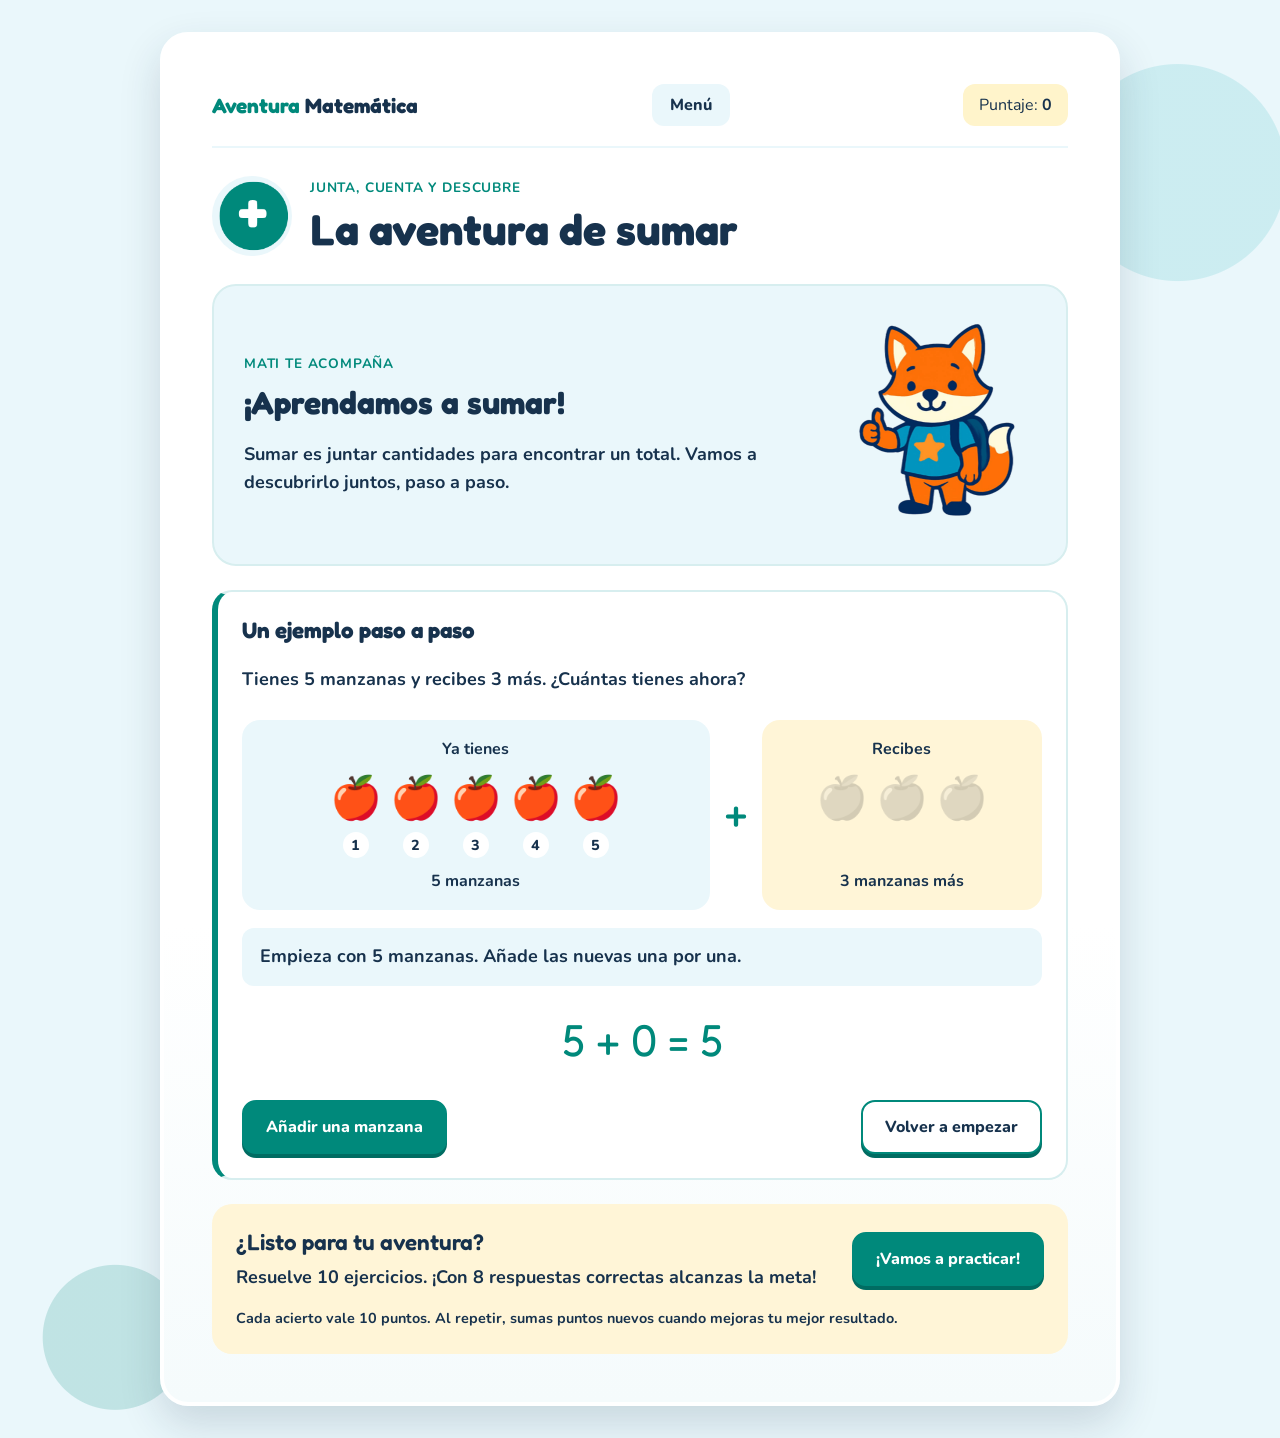
==== pages/addition.html @ 1abaf2be "feat: add exact quantity visuals to every arithmetic exercise" ====
<!doctype html>
<html lang="es">
  <head>
    <meta charset="UTF-8" />
    <meta name="viewport" content="width=device-width, initial-scale=1.0" />
    <title>Sumar | Aventura Matemática</title>
    <link rel="preconnect" href="https://fonts.googleapis.com" />
    <link rel="preconnect" href="https://fonts.gstatic.com" crossorigin />
    <link href="https://fonts.googleapis.com/css2?family=Fredoka:wght@600;700&family=Nunito:wght@400;700;800&display=swap" rel="stylesheet" />
    <link rel="stylesheet" href="../css/styles.css" />
    <link rel="stylesheet" href="../css/arithmetic.css" />
    <script src="../js/navigation.js" defer></script>
    <script src="../js/addition.js" defer></script>
    <script src="../js/arithmetic-visuals.js" defer></script>
    <script src="../js/arithmetic.js" defer></script>
    <script src="../js/addition-example.js" defer></script>
  </head>
  <body class="addition-page">
    <main class="arithmetic-shell">
      <div class="arithmetic-panel">
        <header>
          <nav class="arithmetic-topbar" aria-label="Navegación principal">
            <strong class="addition-brand">Aventura <span>Matemática</span></strong>
            <a href="menu.html" data-outbound>Menú</a>
            <span class="addition-score">Puntaje: <strong data-points>0</strong></span>
          </nav>
          <div class="addition-heading">
            <span class="addition-icon" aria-hidden="true"></span>
            <div><p class="addition-eyebrow">Junta, cuenta y descubre</p><h1>La aventura de sumar</h1></div>
          </div>
        </header>
        <section data-lesson aria-labelledby="lesson-title">
          <div class="addition-welcome">
            <div class="addition-welcome-copy">
              <p class="addition-eyebrow">Mati te acompaña</p>
              <h2 id="lesson-title" tabindex="-1" data-lesson-title>¡Aprendamos a sumar!</h2>
              <p>Sumar es juntar cantidades para encontrar un total. Vamos a descubrirlo juntos, paso a paso.</p>
            </div>
            <div class="addition-fox"><img src="../assets/images/mati.png" alt="Mati, el zorrito de Aventura Matemática, te da la bienvenida" /></div>
          </div>
          <article class="arithmetic-example" aria-labelledby="example-title">
            <h3 id="example-title">Un ejemplo paso a paso</h3>
            <p>Tienes 5 manzanas y recibes 3 más. ¿Cuántas tienes ahora?</p>
            <div class="apple-example" data-apple-example>
              <div class="apple-example-groups" aria-hidden="true">
                <div class="apple-group"><span class="apple-group-label">Ya tienes</span><div class="apple-row" data-initial-apples></div><strong>5 manzanas</strong></div>
                <span class="apple-plus">+</span>
                <div class="apple-group apple-group-new"><span class="apple-group-label">Recibes</span><div class="apple-row" data-new-apples></div><strong>3 manzanas más</strong></div>
              </div>
              <p class="apple-instruction" data-apple-instruction aria-live="polite" aria-atomic="true">Empieza con 5 manzanas. Añade las nuevas una por una.</p>
              <p class="apple-equation" data-apple-equation aria-label="Total actual: 5 manzanas">5 + 0 = 5</p>
              <div class="arithmetic-actions">
                <button type="button" data-apple-next>Añadir una manzana</button>
                <button type="button" class="arithmetic-secondary" data-apple-reset>Volver a empezar</button>
              </div>
            </div>
            <noscript><p>Cuenta las 5 manzanas iniciales. Agrega 3 más: 6, 7 y 8. El total es 8: 5 + 3 = 8.</p></noscript>
          </article>
          <div class="addition-practice-card">
            <div><h3>¿Listo para tu aventura?</h3><p>Resuelve 10 ejercicios. ¡Con 8 respuestas correctas alcanzas la meta!</p></div>
            <button type="button" data-start>¡Vamos a practicar!</button>
            <p class="addition-points-note">Cada acierto vale 10 puntos. Al repetir, sumas puntos nuevos cuando mejoras tu mejor resultado.</p>
          </div>
        </section>
        <section data-practice aria-labelledby="question-title" hidden>
          <div class="arithmetic-status"><h2 id="question-title" data-counter></h2></div>
          <progress data-progress max="10" value="0" aria-label="Ejercicios respondidos"></progress>
          <img class="arithmetic-mati" src="../assets/images/mati.png" alt="Mati acompaña el ejercicio" data-mati />
          <p data-question></p>
          <div class="quantity-visual" data-quantity-visual role="group" aria-label="Objetos del ejercicio"></div>
          <p class="arithmetic-expression" data-expression></p>
          <form class="arithmetic-answer" data-answer-form>
            <label for="answer">Tu respuesta
              <input id="answer" name="answer" type="text" inputmode="numeric" autocomplete="off" required aria-describedby="answer-help feedback" data-answer />
            </label>
            <button type="submit" data-check>Comprobar</button>
          </form>
          <p id="answer-help">Escribe un número entero mayor o igual a cero.</p>
          <p id="feedback" class="arithmetic-feedback" aria-live="polite" data-feedback></p>
          <div class="arithmetic-actions">
            <button type="button" data-next hidden>Siguiente ejercicio</button>
            <button class="arithmetic-secondary" type="button" data-leave>Volver al menú</button>
          </div>
        </section>
        <section data-results aria-labelledby="result-title" hidden>
          <h2 id="result-title" tabindex="-1" data-result-title>Resultados</h2>
          <p data-result-message></p>
          <dl class="arithmetic-results">
            <div><dt>Correctas</dt><dd data-correct>0</dd></div>
            <div><dt>Incorrectas</dt><dd data-incorrect>0</dd></div>
            <div><dt>Porcentaje</dt><dd data-percent>0 %</dd></div>
          </dl>
          <p data-points-earned></p>
          <div class="arithmetic-actions">
            <button type="button" data-retry>Practicar de nuevo</button>
            <button type="button" class="arithmetic-secondary" data-review>Repasar explicación</button>
            <a href="menu.html">Volver al menú</a>
          </div>
        </section>
        <dialog data-leave-dialog aria-labelledby="leave-title" aria-describedby="leave-description">
          <h2 id="leave-title">¿Volver al menú?</h2>
          <p id="leave-description">Perderás las respuestas de este intento. Los puntos de intentos terminados se conservan.</p>
          <div class="arithmetic-actions">
            <button type="button" autofocus data-stay>Seguir practicando</button>
            <a class="arithmetic-button arithmetic-secondary" href="menu.html" data-leave-confirm>Salir de la práctica</a>
          </div>
        </dialog>
      </div>
    </main>
  </body>
</html>
---- css/styles.css ----
:root {
  --turquoise: #00897b;
  --light-blue: #eaf7fb;
  --yellow: #ffd54f;
  --orange: #f28c28;
  --dark-blue: #17324d;
  --white: #ffffff;
  --turquoise-soft: #53c3c9;
  --shadow: 0 18px 42px rgb(23 50 77 / 16%);
}

*,
*::before,
*::after {
  box-sizing: border-box;
}

html {
  min-width: 0;
  overflow-x: hidden;
}

body {
  min-width: 0;
  min-height: 100vh;
  margin: 0;
  overflow-x: hidden;
  color: var(--dark-blue);
  font-family: "Nunito", "Trebuchet MS", Arial, sans-serif;
  background:
    radial-gradient(circle at 9% 93%, rgb(0 137 123 / 18%) 0 72px, transparent 73px),
    radial-gradient(circle at 92% 12%, rgb(83 195 201 / 20%) 0 108px, transparent 109px),
    var(--light-blue);
}

img {
  display: block;
  max-width: 100%;
}

a {
  color: inherit;
}

.visually-hidden {
  position: absolute;
  width: 1px;
  height: 1px;
  padding: 0;
  overflow: hidden;
  white-space: nowrap;
  border: 0;
  clip-path: inset(50%);
}

.home-shell {
  width: 100%;
  min-height: 100vh;
  display: grid;
  place-items: center;
  padding: 24px;
}

.home-card {
  position: relative;
  width: min(100%, 520px);
  min-height: min(100%, 720px);
  padding: 36px clamp(18px, 5vw, 42px) 32px;
  overflow: hidden;
  isolation: isolate;
  text-align: center;
  background:
    linear-gradient(180deg, rgb(255 255 255 / 28%), rgb(255 255 255 / 8%)),
    var(--light-blue);
  border: 7px solid rgb(255 255 255 / 72%);
  border-radius: 34px;
  box-shadow: var(--shadow);
}

.home-card > *:not(.corner-shape, .dot-cluster) {
  position: relative;
  z-index: 1;
}

.corner-shape {
  position: absolute;
  z-index: 0;
  background: var(--turquoise-soft);
  opacity: 0.95;
  pointer-events: none;
}

.corner-shape-top {
  width: 192px;
  height: 142px;
  top: -78px;
  right: -76px;
  border-radius: 45% 0 46% 54%;
}

.corner-shape-left {
  width: 152px;
  height: 188px;
  top: 220px;
  left: -118px;
  border-radius: 52% 48% 50% 45%;
}

.corner-shape-bottom {
  width: 270px;
  height: 154px;
  right: -84px;
  bottom: -74px;
  border-radius: 56% 44% 0 0;
}

.dot-cluster {
  position: absolute;
  display: grid;
  grid-template-columns: repeat(3, 16px);
  gap: 10px;
  z-index: 0;
  pointer-events: none;
}

.dot-cluster span {
  width: 16px;
  height: 16px;
  background: var(--white);
  border-radius: 999px;
  box-shadow: 0 0 0 1px rgb(0 137 123 / 8%);
}

.dot-cluster-top {
  top: 24px;
  right: 24px;
}

.dot-cluster-bottom {
  right: 22px;
  bottom: 20px;
}

.hero {
  display: grid;
  justify-items: center;
}

.star {
  color: var(--yellow);
  font-family: "Fredoka", "Trebuchet MS", Arial, sans-serif;
  text-shadow:
    -3px -3px 0 var(--white),
    3px -3px 0 var(--white),
    -3px 3px 0 var(--white),
    3px 3px 0 var(--white);
}

.star-main {
  position: absolute;
  top: 28px;
  left: 28px;
  color: var(--turquoise);
  font-size: clamp(2rem, 9vw, 3.7rem);
  transform: rotate(-10deg);
  animation: float-star 3.8s ease-in-out infinite;
}

.brand-title {
  display: grid;
  gap: 4px;
  margin: 40px 0 0;
  color: var(--dark-blue);
  font-family: "Fredoka", "Trebuchet MS", Arial, sans-serif;
  font-size: clamp(2.85rem, 10vw, 4rem);
  font-weight: 700;
  line-height: 0.85;
  letter-spacing: 0;
}

.brand-title span:first-child {
  color: var(--turquoise);
}

.dashed-path {
  width: min(76%, 350px);
  height: 34px;
  display: grid;
  place-items: center;
  margin: 18px auto 4px;
  color: var(--yellow);
  font-size: 1.95rem;
  background-image: linear-gradient(
    90deg,
    transparent 0 8%,
    var(--turquoise-soft) 8% 18%,
    transparent 18% 25%,
    var(--turquoise-soft) 25% 41%,
    transparent 41% 59%,
    var(--turquoise-soft) 59% 74%,
    transparent 74% 82%,
    var(--turquoise-soft) 82% 92%,
    transparent 92%
  );
  background-position: center;
  background-repeat: no-repeat;
  background-size: 100% 4px;
  border-radius: 999px;
}

.dashed-path span {
  line-height: 1;
  text-shadow:
    -3px -3px 0 var(--light-blue),
    3px -3px 0 var(--light-blue),
    -3px 3px 0 var(--light-blue),
    3px 3px 0 var(--light-blue);
}

.screen-label {
  margin: 0;
  color: #289aa0;
  font-family: "Fredoka", "Trebuchet MS", Arial, sans-serif;
  font-size: clamp(1.7rem, 7vw, 2.35rem);
  font-weight: 700;
}

.status-row {
  display: flex;
  align-items: center;
  justify-content: space-between;
  gap: 18px;
  margin: 22px auto 24px;
}

.score-card {
  display: inline-flex;
  align-items: center;
  gap: 14px;
  min-width: 0;
}

.score-coin {
  width: clamp(62px, 17vw, 76px);
  aspect-ratio: 1;
  display: grid;
  place-items: center;
  flex: 0 0 auto;
  color: var(--dark-blue);
  font-family: "Fredoka", "Trebuchet MS", Arial, sans-serif;
  font-size: clamp(2.1rem, 8vw, 3rem);
  font-weight: 700;
  background: var(--yellow);
  border: 5px solid var(--dark-blue);
  border-radius: 50%;
}

.score-card p {
  margin: 0;
  font-family: "Fredoka", "Trebuchet MS", Arial, sans-serif;
  font-size: clamp(1.35rem, 5vw, 1.7rem);
  font-weight: 700;
}

.reward-badge {
  position: relative;
  width: clamp(86px, 20vw, 106px);
  height: clamp(96px, 23vw, 124px);
  flex: 0 0 auto;
}

.badge-medal {
  position: absolute;
  top: 0;
  left: 50%;
  width: 74%;
  height: auto;
  aspect-ratio: 1 / 1;
  display: grid;
  place-items: center;
  color: transparent;
  font-size: 0;
  background: var(--orange);
  border: 6px solid var(--dark-blue);
  border-radius: 50%;
  transform: translateX(-50%);
  z-index: 3;
}

.badge-medal::before {
  content: "";
  width: 60%;
  aspect-ratio: 1;
  background: var(--white);
  clip-path: polygon(
    50% 0,
    61% 35%,
    98% 35%,
    68% 56%,
    79% 91%,
    50% 70%,
    21% 91%,
    32% 56%,
    2% 35%,
    39% 35%
  );
}

.badge-ribbon {
  position: absolute;
  top: 50%;
  width: 31%;
  height: 47%;
  background: var(--dark-blue);
  border: 0;
  border-radius: 7px;
  clip-path: polygon(0 0, 100% 0, 100% 100%, 63% 86%, 50% 100%, 37% 86%, 0 100%);
  z-index: 1;
}

.badge-ribbon::after {
  content: "";
  position: absolute;
  inset: 6px;
  border-radius: 4px;
  clip-path: inherit;
}

.badge-ribbon-left {
  left: 17%;
  transform: rotate(29deg);
  transform-origin: top center;
}

.badge-ribbon-left::after {
  background: var(--turquoise-soft);
}

.badge-ribbon-right {
  right: 17%;
  transform: rotate(-29deg);
  transform-origin: top center;
}

.badge-ribbon-right::after {
  background: var(--yellow);
}

.mati-zone {
  display: grid;
  grid-template-columns: minmax(150px, 43%) 1fr;
  align-items: center;
  gap: clamp(12px, 4vw, 24px);
  margin: 2px auto 26px;
}

.mati-frame {
  width: min(100%, 190px);
  height: 210px;
  justify-self: end;
  position: relative;
  overflow: hidden;
}

.mati-image {
  position: absolute;
  top: 50%;
  left: 50%;
  width: 760px;
  max-width: none;
  object-fit: contain;
  filter: drop-shadow(0 9px 0 rgb(23 50 77 / 4%));
  transform: translate(-50%, -50%);
  animation: mati-arrives 520ms ease-out both;
}

.speech-bubble {
  justify-self: start;
  width: 100%;
  min-width: 0;
  max-width: 250px;
  padding: 16px 18px;
  text-align: center;
  background: rgb(255 255 255 / 58%);
  border: 3px solid rgb(255 255 255 / 80%);
  border-radius: 26px;
}

.speech-bubble p {
  margin: 0;
  font-family: "Fredoka", "Trebuchet MS", Arial, sans-serif;
  font-size: clamp(1.35rem, 5.4vw, 1.9rem);
  font-weight: 700;
  line-height: 1.15;
  overflow-wrap: anywhere;
}

.speech-bubble p + p {
  margin-top: 6px;
}

.operations-preview {
  margin-top: 2px;
}

.operations-list {
  width: min(100%, 330px);
  display: grid;
  grid-template-columns: repeat(2, minmax(112px, 1fr));
  gap: 22px clamp(24px, 9vw, 54px);
  margin: 0 auto;
  padding: 0;
  list-style: none;
}

.operation-item {
  display: grid;
  justify-items: center;
  gap: 10px;
  color: var(--dark-blue);
  font-family: "Fredoka", "Trebuchet MS", Arial, sans-serif;
  font-size: clamp(1.35rem, 5.5vw, 1.8rem);
  font-weight: 700;
}

.operation-symbol {
  width: clamp(74px, 22vw, 92px);
  aspect-ratio: 1;
  display: grid;
  place-items: center;
  color: var(--white);
  font-size: clamp(3rem, 13vw, 4.2rem);
  line-height: 1;
  border-radius: 50%;
  transition: transform 180ms ease;
}

.operation-item:hover .operation-symbol {
  transform: scale(1.06);
}

.operation-add .operation-symbol {
  background: var(--turquoise);
}

.operation-subtract .operation-symbol {
  color: var(--dark-blue);
  background: var(--yellow);
}

.operation-multiply .operation-symbol {
  color: var(--dark-blue);
  background: var(--orange);
}

.operation-divide .operation-symbol {
  background: var(--dark-blue);
}

.start-button {
  width: min(100%, 440px);
  min-height: 78px;
  display: inline-flex;
  align-items: center;
  justify-content: center;
  gap: clamp(14px, 5vw, 28px);
  margin-top: 34px;
  padding: 16px clamp(24px, 8vw, 44px);
  color: var(--white);
  font-family: "Fredoka", "Trebuchet MS", Arial, sans-serif;
  font-size: clamp(2.1rem, 9vw, 3.5rem);
  font-weight: 700;
  line-height: 1;
  text-decoration: none;
  background: var(--turquoise);
  border-radius: 999px;
  box-shadow: 0 8px 0 rgb(23 50 77 / 12%);
  transition:
    background-color 180ms ease,
    box-shadow 180ms ease,
    transform 180ms ease;
}

.play-icon {
  width: 0;
  height: 0;
  flex: 0 0 auto;
  border-top: clamp(20px, 6vw, 34px) solid transparent;
  border-bottom: clamp(20px, 6vw, 34px) solid transparent;
  border-left: clamp(32px, 9vw, 54px) solid var(--white);
}

.start-button:hover {
  background: #007c70;
  box-shadow: 0 11px 0 rgb(23 50 77 / 14%);
  transform: translateY(-4px);
}

.start-button:active {
  box-shadow: 0 3px 0 rgb(23 50 77 / 16%);
  transform: translateY(3px) scale(0.99);
}

.start-button:focus-visible {
  outline: 5px solid var(--yellow);
  outline-offset: 5px;
}

@keyframes float-star {
  0%,
  100% {
    transform: translateY(0) rotate(-10deg);
  }

  50% {
    transform: translateY(-8px) rotate(-4deg);
  }
}

@keyframes mati-arrives {
  from {
    opacity: 0;
    transform: translate(-50%, calc(-50% + 16px)) scale(0.96);
  }

  to {
    opacity: 1;
    transform: translate(-50%, -50%) scale(1);
  }
}

@media (max-width: 480px) {
  .home-shell {
    padding: 0;
    place-items: start center;
  }

  .home-card {
    width: 100%;
    min-height: 100svh;
    padding: 24px 18px 28px;
    border: 0;
    border-radius: 0;
    box-shadow: none;
  }

  .brand-title {
    margin-top: 64px;
    font-size: clamp(2.3rem, 11.2vw, 2.75rem);
  }

  .corner-shape-top {
    top: -58px;
    right: -84px;
  }

  .corner-shape-left {
    top: 214px;
    left: -126px;
  }

  .corner-shape-bottom {
    right: -104px;
    bottom: -82px;
  }

  .status-row {
    margin-top: 18px;
    padding: 0;
  }

  .reward-badge {
    width: 76px;
    height: 88px;
  }

  .badge-medal {
    width: 56px;
    border-width: 5px;
  }

  .badge-ribbon {
    top: 42px;
    width: 24px;
    height: 42px;
  }

  .badge-ribbon-left {
    left: 14px;
  }

  .badge-ribbon-right {
    right: 14px;
  }

  .mati-zone {
    grid-template-columns: 46% 1fr;
    margin-bottom: 22px;
  }

  .mati-frame {
    height: 174px;
  }

  .mati-image {
    width: 650px;
  }

  .speech-bubble {
    padding: 12px 10px;
    border-radius: 22px;
  }

  .operations-list {
    gap: 18px 24px;
  }

  .start-button {
    min-height: 72px;
    margin-top: 28px;
  }
}

@media (max-width: 360px) {
  .home-card {
    padding-inline: 12px;
  }

  .brand-title {
    font-size: 2.2rem;
  }

  .screen-label {
    font-size: 1.45rem;
  }

  .score-card {
    gap: 8px;
  }

  .score-coin {
    width: 56px;
    border-width: 4px;
    font-size: 1.95rem;
  }

  .score-card p {
    font-size: 1.05rem;
  }

  .reward-badge {
    width: 70px;
    height: 82px;
  }

  .badge-medal {
    width: 50px;
    border-width: 4px;
  }

  .badge-ribbon {
    top: 39px;
    width: 22px;
    height: 38px;
  }

  .badge-ribbon-left {
    left: 13px;
  }

  .badge-ribbon-right {
    right: 13px;
  }

  .operations-list {
    grid-template-columns: repeat(2, minmax(104px, 1fr));
  }
}

@media (min-width: 900px) {
  .home-shell {
    padding: 16px;
  }

  .home-card {
    width: min(100%, 980px);
    min-height: 0;
    display: grid;
    grid-template-columns: 1fr 1.05fr;
    grid-template-rows: auto auto 1fr auto;
    grid-template-areas:
      "hero hero"
      "status status"
      "mati operations"
      "button button";
    column-gap: 34px;
    row-gap: 10px;
    align-items: center;
    padding: 22px 48px 24px;
    border-width: 7px;
    border-radius: 34px;
  }

  .star-main {
    top: 34px;
    left: 44px;
    font-size: 2.6rem;
  }

  .hero {
    grid-area: hero;
  }

  .brand-title {
    display: flex;
    flex-wrap: wrap;
    justify-content: center;
    gap: 0.28em;
    margin-top: 8px;
    font-size: clamp(3rem, 4.8vw, 4.25rem);
    line-height: 0.9;
  }

  .dashed-path {
    width: min(42%, 410px);
    height: 22px;
    margin-top: 8px;
    font-size: 1.35rem;
    background-size: 100% 4px;
  }

  .screen-label {
    font-size: 1.72rem;
  }

  .status-row {
    grid-area: status;
    width: min(100%, 780px);
    justify-self: center;
    margin: 0;
  }

  .score-coin {
    width: 62px;
    border-width: 5px;
    font-size: 2.15rem;
  }

  .score-card p {
    font-size: 1.35rem;
  }

  .reward-badge {
    width: 88px;
    height: 102px;
  }

  .badge-medal {
    width: 66px;
    border-width: 6px;
  }

  .badge-ribbon {
    top: 50px;
    width: 28px;
    height: 44px;
  }

  .badge-ribbon-left {
    left: 16px;
  }

  .badge-ribbon-right {
    right: 16px;
  }

  .mati-zone {
    grid-area: mati;
    grid-template-columns: 180px 1fr;
    gap: 18px;
    align-self: center;
    margin: 0;
  }

  .mati-frame {
    width: 180px;
    height: 200px;
  }

  .mati-image {
    width: 730px;
  }

  .speech-bubble {
    max-width: 220px;
    padding: 14px 16px;
    border-radius: 22px;
  }

  .speech-bubble p {
    font-size: 1.38rem;
  }

  .operations-preview {
    grid-area: operations;
    align-self: center;
  }

  .operations-list {
    width: min(100%, 360px);
    grid-template-columns: repeat(2, minmax(150px, 1fr));
    gap: 16px 28px;
  }

  .operation-symbol {
    width: 70px;
    font-size: 3.15rem;
  }

  .operation-item {
    gap: 7px;
    font-size: 1.22rem;
  }

  .start-button {
    grid-area: button;
    width: min(100%, 380px);
    min-height: 60px;
    justify-self: center;
    margin-top: 0;
    font-size: 2.35rem;
    box-shadow: 0 6px 0 rgb(23 50 77 / 12%);
  }

  .play-icon {
    border-top-width: 22px;
    border-bottom-width: 22px;
    border-left-width: 35px;
  }
}

@media (prefers-reduced-motion: reduce) {
  *,
  *::before,
  *::after {
    scroll-behavior: auto !important;
    transition-duration: 0.01ms !important;
    animation-duration: 0.01ms !important;
    animation-iteration-count: 1 !important;
  }
}

.menu-shell {
  width: 100%;
  min-height: 100vh;
  display: grid;
  place-items: center;
  padding: clamp(16px, 3vw, 32px);
}

.menu-panel {
  position: relative;
  width: min(100%, 1080px);
  overflow: hidden;
  isolation: isolate;
  padding: clamp(20px, 4vw, 42px);
  color: var(--dark-blue);
  background:
    linear-gradient(180deg, rgb(255 255 255 / 34%), rgb(255 255 255 / 12%)),
    var(--light-blue);
  border: 7px solid rgb(255 255 255 / 72%);
  border-radius: 34px;
  box-shadow: var(--shadow);
}

.menu-panel > *:not(.corner-shape, .dot-cluster, .menu-exit-modal) {
  position: relative;
  z-index: 1;
}

.menu-header {
  display: grid;
  gap: 12px;
  text-align: center;
}

.menu-brand-row {
  display: flex;
  align-items: center;
  justify-content: space-between;
  gap: 16px;
}

.menu-brand {
  margin: 0;
  color: var(--turquoise);
  font-family: "Fredoka", "Trebuchet MS", Arial, sans-serif;
  font-size: clamp(1.05rem, 2.5vw, 1.35rem);
  font-weight: 700;
}

.menu-top-actions {
  position: absolute;
  top: clamp(18px, 3vw, 28px);
  right: clamp(18px, 3vw, 34px);
  z-index: 3;
  display: flex;
  flex-wrap: wrap;
  justify-content: flex-end;
  gap: 10px;
}

.back-home-button,
.menu-exit-button {
  display: inline-flex;
  align-items: center;
  justify-content: center;
  gap: 8px;
  min-height: 48px;
  padding: 11px 20px;
  color: var(--dark-blue);
  font-family: "Fredoka", "Trebuchet MS", Arial, sans-serif;
  font-size: 1.12rem;
  font-weight: 700;
  text-decoration: none;
  background: var(--yellow);
  border: 4px solid var(--white);
  border-radius: 999px;
  box-shadow:
    0 6px 0 rgb(23 50 77 / 16%),
    0 0 0 2px rgb(23 50 77 / 8%);
  transition:
    transform 180ms ease,
    box-shadow 180ms ease,
    border-color 180ms ease;
}

.menu-exit-button {
  justify-self: center;
  margin-top: 2px;
  background: var(--white);
  cursor: pointer;
}

.back-home-button:hover,
.menu-exit-button:hover {
  transform: translateY(-3px);
  box-shadow: 0 8px 0 rgb(23 50 77 / 14%);
}

.back-home-button:active,
.menu-exit-button:active {
  transform: translateY(2px);
  box-shadow: 0 2px 0 rgb(23 50 77 / 14%);
}

.back-home-button:focus-visible,
.menu-exit-button:focus-visible,
.module-card:focus-visible,
.challenge-card:focus-visible {
  outline: 5px solid var(--yellow);
  outline-offset: 5px;
}

.menu-header h1 {
  margin: 0;
  color: var(--dark-blue);
  font-family: "Fredoka", "Trebuchet MS", Arial, sans-serif;
  font-size: clamp(2.65rem, 7vw, 4.7rem);
  font-weight: 700;
  line-height: 0.95;
  overflow-wrap: anywhere;
}

.menu-instruction {
  margin: 0;
  color: #289aa0;
  font-family: "Fredoka", "Trebuchet MS", Arial, sans-serif;
  font-size: clamp(1.35rem, 3.2vw, 2rem);
  font-weight: 700;
  overflow-wrap: anywhere;
}

.menu-score {
  display: inline-flex;
  align-items: center;
  justify-content: center;
  justify-self: center;
  margin-top: 4px;
  padding: 9px 22px;
  background: rgb(255 255 255 / 68%);
  border: 3px solid rgb(255 255 255 / 88%);
  border-radius: 999px;
}

.menu-score p {
  margin: 0;
  font-family: "Fredoka", "Trebuchet MS", Arial, sans-serif;
  font-size: clamp(1.2rem, 3vw, 1.55rem);
  font-weight: 700;
}

.menu-mati-card {
  display: grid;
  grid-template-columns: minmax(132px, 210px) minmax(0, 1fr);
  align-items: center;
  gap: clamp(16px, 4vw, 28px);
  width: min(100%, 560px);
  margin: 26px auto;
}

.menu-panel > .menu-exit-modal {
  position: fixed;
  inset: 0;
  z-index: 20;
  display: grid;
  place-items: center;
  padding: 18px;
  background: rgb(23 50 77 / 42%);
  backdrop-filter: blur(3px);
}

.menu-exit-modal[hidden] {
  display: none;
}

.menu-exit-dialog {
  width: min(100%, 360px);
  padding: 22px;
  text-align: center;
  color: var(--dark-blue);
  background:
    linear-gradient(180deg, rgb(255 255 255 / 86%), rgb(255 255 255 / 72%)),
    var(--light-blue);
  border: 4px solid var(--white);
  border-radius: 22px;
  box-shadow: 0 18px 42px rgb(23 50 77 / 24%);
}

.menu-exit-dialog h2 {
  margin: 0;
  font-family: "Fredoka", "Trebuchet MS", Arial, sans-serif;
  font-size: clamp(1.45rem, 5vw, 1.85rem);
  line-height: 1.05;
}

.menu-exit-dialog p {
  margin: 10px 0 0;
  font-size: 1rem;
  font-weight: 800;
  line-height: 1.35;
}

.menu-exit-actions {
  display: grid;
  grid-template-columns: repeat(2, minmax(0, 1fr));
  gap: 12px;
  margin-top: 18px;
}

.menu-exit-confirm,
.menu-exit-cancel {
  min-height: 46px;
  width: 100%;
  display: inline-flex;
  align-items: center;
  justify-content: center;
  padding: 10px 14px;
  font-family: "Fredoka", "Trebuchet MS", Arial, sans-serif;
  font-size: 1rem;
  font-weight: 700;
  text-align: center;
  text-decoration: none;
  border: 3px solid var(--white);
  border-radius: 999px;
  cursor: pointer;
  box-shadow: 0 5px 0 rgb(23 50 77 / 12%);
  transition:
    transform 180ms ease,
    box-shadow 180ms ease;
}

.menu-exit-confirm {
  color: var(--white);
  background: var(--turquoise);
}

.menu-exit-cancel {
  color: var(--dark-blue);
  background: var(--yellow);
}

.menu-exit-confirm:hover,
.menu-exit-cancel:hover {
  transform: translateY(-2px);
  box-shadow: 0 7px 0 rgb(23 50 77 / 12%);
}

.menu-exit-confirm:active,
.menu-exit-cancel:active {
  transform: translateY(2px);
  box-shadow: 0 2px 0 rgb(23 50 77 / 12%);
}

.menu-exit-confirm:focus-visible,
.menu-exit-cancel:focus-visible {
  outline: 5px solid var(--yellow);
  outline-offset: 4px;
}

.menu-mati-frame {
  width: min(100%, 210px);
  height: 220px;
}

.menu-mati-frame .mati-image {
  width: 840px;
}

.menu-speech {
  padding: clamp(14px, 3vw, 22px);
  text-align: center;
  background: rgb(255 255 255 / 64%);
  border: 3px solid rgb(255 255 255 / 86%);
  border-radius: 26px;
}

.menu-speech p {
  margin: 0;
  font-family: "Fredoka", "Trebuchet MS", Arial, sans-serif;
  font-size: clamp(1.25rem, 3.5vw, 1.75rem);
  font-weight: 700;
  line-height: 1.15;
}

.menu-speech p + p {
  margin-top: 8px;
}

.menu-modules h2,
.future-section h2 {
  margin: 0 0 14px;
  color: var(--dark-blue);
  font-family: "Fredoka", "Trebuchet MS", Arial, sans-serif;
  font-size: clamp(1.65rem, 4vw, 2rem);
  text-align: center;
}

.module-grid {
  display: grid;
  grid-template-columns: repeat(2, minmax(0, 1fr));
  gap: 18px;
}

.module-card {
  min-height: 154px;
  display: grid;
  grid-template-columns: auto minmax(0, 1fr);
  align-items: center;
  gap: 16px;
  padding: 18px;
  color: var(--dark-blue);
  text-align: left;
  text-decoration: none;
  background: rgb(255 255 255 / 70%);
  border: 4px solid rgb(255 255 255 / 82%);
  border-radius: 22px;
  box-shadow: 0 8px 0 rgb(23 50 77 / 9%);
  transition:
    transform 180ms ease,
    box-shadow 180ms ease,
    border-color 180ms ease;
}

.module-card:hover {
  transform: translateY(-4px);
  box-shadow: 0 12px 0 rgb(23 50 77 / 10%);
}

.module-card:active {
  transform: translateY(3px);
  box-shadow: 0 3px 0 rgb(23 50 77 / 10%);
}

.module-symbol {
  width: clamp(68px, 15vw, 88px);
  aspect-ratio: 1;
  display: grid;
  place-items: center;
  flex: 0 0 auto;
  color: var(--white);
  font-family: "Fredoka", "Trebuchet MS", Arial, sans-serif;
  font-size: clamp(3rem, 7vw, 4.2rem);
  font-weight: 700;
  line-height: 1;
  border-radius: 50%;
}

.module-copy {
  display: grid;
  gap: 6px;
}

.module-copy strong {
  font-family: "Fredoka", "Trebuchet MS", Arial, sans-serif;
  font-size: clamp(1.45rem, 3.4vw, 2rem);
  overflow-wrap: anywhere;
}

.module-copy span {
  font-size: clamp(0.98rem, 2.2vw, 1.13rem);
  font-weight: 700;
  line-height: 1.3;
  overflow-wrap: anywhere;
}

.module-add {
  border-color: rgb(0 137 123 / 35%);
}

.module-add .module-symbol {
  background: var(--turquoise);
}

.module-subtract {
  border-color: rgb(255 213 79 / 70%);
}

.module-subtract .module-symbol {
  color: var(--dark-blue);
  background: var(--yellow);
}

.module-multiply {
  border-color: rgb(242 140 40 / 55%);
}

.module-multiply .module-symbol {
  color: var(--dark-blue);
  background: var(--orange);
}

.module-divide {
  border-color: rgb(23 50 77 / 36%);
}

.module-divide .module-symbol {
  background: var(--dark-blue);
}

.challenge-section {
  margin-top: 20px;
}

.challenge-card {
  display: grid;
  gap: 12px;
  padding: clamp(18px, 4vw, 26px);
  color: var(--dark-blue);
  text-decoration: none;
  background:
    linear-gradient(135deg, rgb(0 137 123 / 18%), rgb(255 213 79 / 35%)),
    var(--white);
  border: 4px solid rgb(0 137 123 / 32%);
  border-radius: 24px;
  box-shadow: 0 8px 0 rgb(23 50 77 / 10%);
  transition:
    transform 180ms ease,
    box-shadow 180ms ease;
}

.challenge-card:hover {
  transform: translateY(-4px);
  box-shadow: 0 12px 0 rgb(23 50 77 / 12%);
}

.challenge-card:active {
  transform: translateY(3px);
  box-shadow: 0 3px 0 rgb(23 50 77 / 12%);
}

.challenge-label {
  width: max-content;
  padding: 7px 14px;
  color: var(--white);
  font-family: "Fredoka", "Trebuchet MS", Arial, sans-serif;
  font-size: 1rem;
  font-weight: 700;
  background: var(--orange);
  border-radius: 999px;
}

.challenge-content {
  display: grid;
  grid-template-columns: minmax(0, 1fr) auto;
  align-items: center;
  gap: 18px;
}

.challenge-content strong {
  display: block;
  margin-bottom: 6px;
  font-family: "Fredoka", "Trebuchet MS", Arial, sans-serif;
  font-size: clamp(1.65rem, 4vw, 2.3rem);
}

.challenge-content span span {
  font-weight: 800;
  line-height: 1.35;
}

.challenge-symbols {
  display: grid;
  grid-template-columns: repeat(2, 42px);
  gap: 8px;
}

.challenge-symbols span {
  width: 42px;
  aspect-ratio: 1;
  display: grid;
  place-items: center;
  color: var(--white);
  font-family: "Fredoka", "Trebuchet MS", Arial, sans-serif;
  font-size: 1.65rem;
  font-weight: 700;
  background: var(--turquoise);
  border-radius: 50%;
}

.challenge-symbols span:nth-child(2) {
  color: var(--dark-blue);
  background: var(--yellow);
}

.challenge-symbols span:nth-child(3) {
  color: var(--dark-blue);
  background: var(--orange);
}

.challenge-symbols span:nth-child(4) {
  background: var(--dark-blue);
}

.future-section {
  margin-top: 24px;
}

.future-grid {
  display: grid;
  grid-template-columns: repeat(2, minmax(0, 1fr));
  gap: 14px;
}

.future-card {
  padding: 16px;
  text-align: center;
  background: rgb(255 255 255 / 45%);
  border: 3px dashed rgb(23 50 77 / 24%);
  border-radius: 18px;
  opacity: 0.72;
}

.future-card h3 {
  margin: 0 0 6px;
  font-family: "Fredoka", "Trebuchet MS", Arial, sans-serif;
  font-size: 1.25rem;
}

.future-card p {
  margin: 0;
  color: #4d6277;
  font-weight: 800;
}

.future-section .menu-exit-button {
  margin: 18px auto 0;
}

@media (min-width: 900px) {
  .menu-panel {
    display: grid;
    grid-template-columns: minmax(280px, 0.8fr) minmax(0, 1.2fr);
    grid-template-areas:
      "header header"
      "mati modules"
      "challenge challenge"
      "future future";
    gap: 22px 34px;
  }

  .menu-header {
    grid-area: header;
  }

  .menu-mati-card {
    grid-area: mati;
    align-self: center;
    grid-template-columns: 1fr;
    justify-items: center;
    width: 100%;
    margin: 0;
  }

  .menu-speech {
    max-width: 320px;
  }

  .menu-modules {
    grid-area: modules;
  }

  .module-card {
    grid-template-columns: 1fr;
    justify-items: center;
    min-height: 178px;
    padding: 16px;
    text-align: center;
  }

  .module-copy strong {
    font-size: 1.62rem;
  }

  .module-copy span {
    font-size: 1.02rem;
  }

  .challenge-section {
    grid-area: challenge;
    margin-top: 0;
  }

  .future-section {
    grid-area: future;
    margin-top: 0;
  }
}

@media (max-width: 700px) {
  .menu-shell {
    padding: 0;
    place-items: start;
  }

  .menu-panel {
    width: min(100%, 390px);
    min-height: 100svh;
    padding: 22px 16px 30px;
    border: 0;
    border-radius: 0;
    box-shadow: none;
  }

  .menu-brand-row {
    align-items: flex-start;
  }

  .menu-top-actions {
    position: static;
    justify-content: center;
    width: 100%;
    margin-top: 10px;
  }

  .back-home-button,
  .menu-exit-button {
    position: static;
    min-height: 40px;
    padding: 8px 14px;
  }

  .menu-mati-card {
    grid-template-columns: 42% 1fr;
    margin: 22px auto;
  }

  .menu-mati-frame {
    height: 170px;
  }

  .menu-mati-frame .mati-image {
    width: 640px;
  }

  .module-grid {
    grid-template-columns: 1fr;
  }

  .module-card {
    min-height: 130px;
    padding: 16px;
  }

  .challenge-content {
    grid-template-columns: 1fr;
  }

  .challenge-symbols {
    grid-template-columns: repeat(4, 40px);
  }
}

@media (max-width: 520px) {
  .menu-header h1 {
    font-size: clamp(2.1rem, 11vw, 2.75rem);
  }

  .menu-instruction {
    font-size: clamp(1.1rem, 6vw, 1.35rem);
  }

  .module-card {
    grid-template-columns: 64px minmax(0, 1fr);
    gap: 12px;
  }

  .module-symbol {
    width: 64px;
    font-size: 2.75rem;
  }

  .module-copy strong {
    font-size: 1.32rem;
  }

  .module-copy span {
    font-size: 0.95rem;
  }
}

@media (max-width: 430px) {
  .menu-brand-row {
    flex-direction: column;
    align-items: center;
    gap: 10px;
  }

  .menu-mati-card {
    grid-template-columns: 1fr;
    justify-items: center;
  }

  .menu-speech {
    width: min(100%, 300px);
  }

  .module-card {
    grid-template-columns: 58px minmax(0, 1fr);
    padding: 14px;
  }

  .module-symbol {
    width: 58px;
    font-size: 2.45rem;
  }

  .future-grid {
    grid-template-columns: 1fr;
  }
}

@media (prefers-reduced-motion: reduce) {
  *,
  *::before,
  *::after {
    transition-duration: 0.01ms !important;
    animation-duration: 0.01ms !important;
    animation-iteration-count: 1 !important;
  }
}

.identify-shell {
  width: 100%;
  min-height: 100vh;
  display: grid;
  place-items: center;
  padding: clamp(16px, 3vw, 32px);
}

.identify-panel {
  position: relative;
  width: min(100%, 1060px);
  overflow: hidden;
  isolation: isolate;
  padding: clamp(20px, 4vw, 42px);
  color: var(--dark-blue);
  background:
    linear-gradient(180deg, rgb(255 255 255 / 34%), rgb(255 255 255 / 10%)),
    var(--light-blue);
  border: 7px solid rgb(255 255 255 / 72%);
  border-radius: 34px;
  box-shadow: var(--shadow);
}

.identify-panel > *:not(.corner-shape, .dot-cluster, .identify-menu-modal) {
  position: relative;
  z-index: 1;
}

.identify-panel [hidden] {
  display: none !important;
}

.identify-header {
  display: grid;
  gap: 10px;
  margin-bottom: clamp(18px, 3vw, 28px);
  text-align: center;
}

.identify-topbar {
  display: flex;
  align-items: center;
  justify-content: space-between;
  gap: 16px;
}

.identify-brand,
.identify-label {
  margin: 0;
  color: var(--turquoise);
  font-family: "Fredoka", "Trebuchet MS", Arial, sans-serif;
  font-weight: 700;
}

.identify-brand {
  font-size: clamp(1rem, 2.4vw, 1.25rem);
}

.identify-label {
  justify-self: center;
  width: max-content;
  padding: 7px 15px;
  color: var(--white);
  font-size: 1rem;
  background: var(--orange);
  border-radius: 999px;
}

.identify-header h1 {
  margin: 0;
  font-family: "Fredoka", "Trebuchet MS", Arial, sans-serif;
  font-size: clamp(2.35rem, 7vw, 4.4rem);
  line-height: 0.98;
  overflow-wrap: anywhere;
}

.identify-home-link {
  min-height: 42px;
  display: inline-flex;
  align-items: center;
  justify-content: center;
  padding: 8px 17px;
  color: var(--dark-blue);
  font-family: "Fredoka", "Trebuchet MS", Arial, sans-serif;
  font-weight: 700;
  text-decoration: none;
  background: var(--yellow);
  border: 3px solid var(--white);
  border-radius: 999px;
  box-shadow: 0 5px 0 rgb(23 50 77 / 12%);
  transition:
    transform 180ms ease,
    box-shadow 180ms ease;
}

.identify-home-link:hover {
  transform: translateY(-3px);
  box-shadow: 0 8px 0 rgb(23 50 77 / 12%);
}

.identify-home-link:active {
  transform: translateY(2px);
  box-shadow: 0 2px 0 rgb(23 50 77 / 12%);
}

.identify-start,
.identify-quiz,
.identify-results {
  width: min(100%, 900px);
  margin: 0 auto;
}

.identify-start {
  display: grid;
  grid-template-columns: minmax(0, 1fr) minmax(190px, 280px);
  align-items: center;
  gap: clamp(20px, 5vw, 38px);
}

.identify-start-copy,
.identify-question-card,
.identify-results {
  background: rgb(255 255 255 / 78%);
  border: 4px solid rgb(255 255 255 / 88%);
  border-radius: 24px;
  box-shadow: 0 8px 0 rgb(23 50 77 / 9%);
}

.identify-start-copy {
  padding: clamp(20px, 4vw, 32px);
}

.identify-start-copy h2,
.identify-question-card h2,
.identify-results h2 {
  margin: 0;
  font-family: "Fredoka", "Trebuchet MS", Arial, sans-serif;
  font-size: clamp(1.8rem, 4vw, 2.45rem);
}

.identify-start-copy p,
.identify-question-card p,
.identify-mati-card p,
.identify-feedback,
.identify-mati-message,
.identify-new-points {
  font-size: clamp(1rem, 2.3vw, 1.2rem);
  font-weight: 800;
  line-height: 1.45;
}

.identify-start-copy p {
  margin: 12px 0 0;
}

.identify-symbol-list {
  display: grid;
  grid-template-columns: repeat(2, minmax(140px, 1fr));
  gap: 12px;
  margin: 20px 0;
  padding: 0;
  list-style: none;
}

.identify-symbol-item {
  display: flex;
  align-items: center;
  gap: 10px;
  min-height: 58px;
  padding: 10px 14px;
  font-family: "Fredoka", "Trebuchet MS", Arial, sans-serif;
  font-size: 1.2rem;
  font-weight: 700;
  background: var(--white);
  border: 3px solid rgb(23 50 77 / 10%);
  border-radius: 18px;
}

.identify-symbol-item span {
  width: 38px;
  aspect-ratio: 1;
  display: grid;
  place-items: center;
  flex: 0 0 auto;
  color: var(--white);
  line-height: 1;
  border-radius: 50%;
}

.identify-add span,
.identify-option.identify-add {
  background: var(--turquoise);
}

.identify-subtract span,
.identify-option.identify-subtract {
  color: var(--dark-blue);
  background: var(--yellow);
}

.identify-multiply span,
.identify-option.identify-multiply {
  color: var(--dark-blue);
  background: var(--orange);
}

.identify-divide span,
.identify-option.identify-divide {
  background: var(--dark-blue);
}

.identify-goal-note {
  color: #276a71;
}

.identify-actions {
  display: flex;
  flex-wrap: wrap;
  align-items: center;
  gap: 14px;
  margin-top: 22px;
}

.identify-primary-button,
.identify-secondary-link,
.identify-secondary-button {
  min-height: 56px;
  display: inline-flex;
  align-items: center;
  justify-content: center;
  padding: 13px 24px;
  font-family: "Fredoka", "Trebuchet MS", Arial, sans-serif;
  font-size: 1.16rem;
  font-weight: 700;
  line-height: 1.1;
  text-align: center;
  text-decoration: none;
  border-radius: 999px;
  border: 4px solid var(--white);
  box-shadow: 0 6px 0 rgb(23 50 77 / 14%);
  transition:
    transform 180ms ease,
    box-shadow 180ms ease,
    filter 180ms ease;
}

.identify-primary-button {
  color: var(--white);
  background: var(--turquoise);
  cursor: pointer;
}

.identify-secondary-link,
.identify-secondary-button {
  color: var(--dark-blue);
  background: var(--yellow);
}

.identify-primary-button:hover:not(:disabled),
.identify-secondary-link:hover,
.identify-secondary-button:hover {
  transform: translateY(-3px);
  box-shadow: 0 9px 0 rgb(23 50 77 / 14%);
}

.identify-primary-button:active:not(:disabled),
.identify-secondary-link:active,
.identify-secondary-button:active {
  transform: translateY(2px);
  box-shadow: 0 2px 0 rgb(23 50 77 / 14%);
}

.identify-primary-button:focus-visible,
.identify-home-link:focus-visible,
.identify-secondary-link:focus-visible,
.identify-secondary-button:focus-visible,
.identify-option:focus-visible,
.identify-question-card h2:focus-visible,
.identify-results h2:focus-visible {
  outline: 5px solid var(--yellow);
  outline-offset: 5px;
}

.identify-primary-button:disabled {
  cursor: not-allowed;
  filter: grayscale(0.25);
  opacity: 0.62;
  box-shadow: none;
}

.identify-secondary-button {
  cursor: pointer;
}

.identify-panel > .identify-menu-modal {
  position: fixed;
  inset: 0;
  z-index: 20;
  display: grid;
  place-items: center;
  padding: 18px;
  background: rgb(23 50 77 / 42%);
  backdrop-filter: blur(3px);
}

.identify-menu-modal[hidden] {
  display: none;
}

.identify-menu-dialog {
  width: min(100%, 360px);
  padding: 22px;
  text-align: center;
  color: var(--dark-blue);
  background:
    linear-gradient(180deg, rgb(255 255 255 / 86%), rgb(255 255 255 / 72%)),
    var(--light-blue);
  border: 4px solid var(--white);
  border-radius: 22px;
  box-shadow: 0 18px 42px rgb(23 50 77 / 24%);
}

.identify-menu-dialog h2 {
  margin: 0;
  font-family: "Fredoka", "Trebuchet MS", Arial, sans-serif;
  font-size: clamp(1.45rem, 5vw, 1.85rem);
  line-height: 1.05;
}

.identify-menu-dialog p {
  margin: 10px 0 0;
  font-size: 1rem;
  font-weight: 800;
  line-height: 1.35;
}

.identify-menu-actions {
  display: grid;
  grid-template-columns: repeat(2, minmax(0, 1fr));
  gap: 12px;
  margin-top: 18px;
}

.identify-menu-confirm,
.identify-menu-cancel {
  min-height: 46px;
  width: 100%;
  display: inline-flex;
  align-items: center;
  justify-content: center;
  padding: 10px 14px;
  color: var(--dark-blue);
  font-family: "Fredoka", "Trebuchet MS", Arial, sans-serif;
  font-size: 1rem;
  font-weight: 700;
  text-align: center;
  text-decoration: none;
  border: 3px solid var(--white);
  border-radius: 999px;
  cursor: pointer;
  box-shadow: 0 5px 0 rgb(23 50 77 / 12%);
  transition:
    transform 180ms ease,
    box-shadow 180ms ease;
}

.identify-menu-confirm {
  color: var(--white);
  background: var(--turquoise);
}

.identify-menu-cancel {
  background: var(--yellow);
}

.identify-menu-confirm:hover,
.identify-menu-cancel:hover {
  transform: translateY(-2px);
  box-shadow: 0 7px 0 rgb(23 50 77 / 12%);
}

.identify-menu-confirm:active,
.identify-menu-cancel:active {
  transform: translateY(2px);
  box-shadow: 0 2px 0 rgb(23 50 77 / 12%);
}

.identify-menu-confirm:focus-visible,
.identify-menu-cancel:focus-visible {
  outline: 5px solid var(--yellow);
  outline-offset: 4px;
}

.identify-mati-card {
  display: grid;
  justify-items: center;
  gap: 14px;
  text-align: center;
}

.identify-mati-frame {
  width: min(100%, 220px);
  height: 240px;
}

.identify-mati-frame .identify-mati-image {
  position: static;
  width: 100%;
  height: 100%;
  max-width: 100%;
  object-fit: contain;
  transform: none;
  filter: drop-shadow(0 9px 0 rgb(23 50 77 / 4%));
  transform-origin: 50% 85%;
}

.identify-mati-card p {
  max-width: 280px;
  margin: 0;
  padding: 15px 18px;
  background: rgb(255 255 255 / 70%);
  border: 3px solid rgb(255 255 255 / 88%);
  border-radius: 24px;
}

.identify-quiz-status {
  display: flex;
  justify-content: space-between;
  gap: 16px;
  margin-bottom: 12px;
  font-family: "Fredoka", "Trebuchet MS", Arial, sans-serif;
  font-size: clamp(1.05rem, 2.4vw, 1.28rem);
  font-weight: 700;
}

.identify-quiz-status p {
  margin: 0;
}

.identify-progress {
  height: 18px;
  overflow: hidden;
  margin-bottom: 18px;
  background: var(--white);
  border: 3px solid rgb(0 137 123 / 30%);
  border-radius: 999px;
}

.identify-progress span {
  display: block;
  width: 0;
  height: 100%;
  background: linear-gradient(90deg, var(--turquoise), var(--yellow));
  border-radius: inherit;
  transition: width 240ms ease;
}

.identify-question-layout {
  display: grid;
  grid-template-columns: minmax(140px, 190px) minmax(0, 1fr);
  align-items: center;
  gap: clamp(16px, 4vw, 24px);
}

.identify-quiz-mati,
.identify-result-mati {
  display: grid;
  place-items: center;
}

.identify-quiz-mati .identify-mati-frame {
  width: min(100%, 180px);
  height: 190px;
}

.identify-question-card {
  padding: clamp(20px, 4vw, 30px);
}

.identify-question-card p {
  margin: 14px 0 0;
  font-size: clamp(1.18rem, 2.8vw, 1.45rem);
}

.identify-options {
  display: grid;
  grid-template-columns: repeat(4, minmax(0, 1fr));
  gap: 14px;
  margin-top: 18px;
}

.identify-option {
  min-height: 112px;
  display: grid;
  place-items: center;
  gap: 8px;
  padding: 14px 10px;
  color: var(--white);
  font-family: "Fredoka", "Trebuchet MS", Arial, sans-serif;
  border: 4px solid var(--white);
  border-radius: 22px;
  box-shadow: 0 7px 0 rgb(23 50 77 / 14%);
  cursor: pointer;
  transition:
    transform 180ms ease,
    box-shadow 180ms ease,
    outline-color 180ms ease,
    opacity 180ms ease;
}

.identify-option span {
  font-size: 2.6rem;
  line-height: 1;
}

.identify-option strong {
  font-size: clamp(1rem, 2.5vw, 1.25rem);
}

.identify-option:hover:not(:disabled) {
  transform: translateY(-4px);
  box-shadow: 0 10px 0 rgb(23 50 77 / 14%);
}

.identify-option:active:not(:disabled) {
  transform: translateY(2px);
  box-shadow: 0 2px 0 rgb(23 50 77 / 14%);
}

.identify-option:disabled {
  cursor: not-allowed;
  opacity: 0.78;
}

.identify-option.is-selected {
  outline: 5px solid var(--dark-blue);
  outline-offset: 2px;
}

.identify-option.is-correct {
  box-shadow:
    0 0 0 5px rgb(255 213 79 / 70%),
    0 7px 0 rgb(23 50 77 / 14%);
}

.identify-option.is-incorrect {
  background-image: repeating-linear-gradient(
    -45deg,
    rgb(255 255 255 / 0%) 0 10px,
    rgb(255 255 255 / 24%) 10px 20px
  );
}

.identify-feedback {
  min-height: 74px;
  margin: 18px 0 0;
  padding: 16px 18px;
  color: var(--dark-blue);
  background: rgb(255 255 255 / 74%);
  border: 3px solid rgb(0 137 123 / 20%);
  border-radius: 20px;
}

.identify-results {
  max-width: 720px;
  padding: clamp(22px, 5vw, 36px);
  text-align: center;
}

.identify-result-mati .identify-mati-frame {
  width: min(100%, 190px);
  height: 205px;
  margin: 0 auto 10px;
}

.identify-result-badge {
  display: none;
}

.identify-result-badge.is-earned {
  width: 108px;
  aspect-ratio: 1;
  display: grid;
  place-items: center;
  margin: 0 auto 12px;
  background: var(--yellow);
  border: 6px solid var(--dark-blue);
  clip-path: polygon(
    50% 0,
    61% 35%,
    98% 35%,
    68% 57%,
    79% 91%,
    50% 71%,
    21% 91%,
    32% 57%,
    2% 35%,
    39% 35%
  );
}

.identify-result-status {
  margin: 12px 0 0;
  color: var(--turquoise);
  font-family: "Fredoka", "Trebuchet MS", Arial, sans-serif;
  font-size: clamp(1.65rem, 4vw, 2.25rem);
  font-weight: 700;
}

.identify-mati-message {
  margin: 10px auto 0;
  max-width: 560px;
}

.identify-result-grid {
  display: grid;
  grid-template-columns: repeat(4, minmax(0, 1fr));
  gap: 12px;
  margin: 22px 0 0;
}

.identify-result-grid div {
  min-width: 0;
  padding: 14px 10px;
  background: var(--white);
  border: 3px solid rgb(0 137 123 / 18%);
  border-radius: 18px;
}

.identify-result-grid dt {
  font-weight: 800;
}

.identify-result-grid dd {
  margin: 6px 0 0;
  font-family: "Fredoka", "Trebuchet MS", Arial, sans-serif;
  font-size: clamp(1.45rem, 4vw, 2rem);
  font-weight: 700;
}

.identify-new-points {
  margin: 18px 0 0;
  color: #276a71;
}

.identify-results .identify-actions {
  justify-content: center;
}

.identify-mati-image.is-floating {
  animation: identify-mati-float 3.4s ease-in-out infinite;
}

.identify-mati-image.is-celebrating {
  animation: identify-mati-hop 520ms ease-out both;
}

.identify-mati-image.is-thinking {
  animation: identify-mati-think 620ms ease-in-out both;
}

.identify-mati-image.is-result-celebrating {
  animation: identify-mati-celebrate 760ms ease-out both;
}

@keyframes identify-mati-float {
  0%,
  100% {
    transform: translateY(0);
  }

  50% {
    transform: translateY(-6px);
  }
}

@keyframes identify-mati-hop {
  0%,
  100% {
    transform: translateY(0) scale(1);
  }

  42% {
    transform: translateY(-18px) scale(1.03);
  }

  70% {
    transform: translateY(3px) scale(0.99);
  }
}

@keyframes identify-mati-think {
  0%,
  100% {
    transform: rotate(0deg);
  }

  45% {
    transform: rotate(-4deg) translateY(2px);
  }
}

@keyframes identify-mati-celebrate {
  0%,
  100% {
    transform: translateY(0) rotate(0deg) scale(1);
  }

  25% {
    transform: translateY(-16px) rotate(-4deg) scale(1.03);
  }

  55% {
    transform: translateY(-8px) rotate(4deg) scale(1.02);
  }

  78% {
    transform: translateY(2px) rotate(0deg) scale(1);
  }
}

@media (max-width: 760px) {
  .identify-shell {
    padding: 0;
    place-items: start center;
  }

  .identify-panel {
    width: 100%;
    min-height: 100svh;
    padding: 20px 16px 28px;
    border: 0;
    border-radius: 0;
    box-shadow: none;
  }

  .identify-topbar,
  .identify-quiz-status {
    flex-direction: column;
    align-items: center;
  }

  .identify-start {
    grid-template-columns: 1fr;
  }

  .identify-start-copy {
    min-width: 0;
  }

  .identify-mati-card {
    grid-row: 1;
  }

  .identify-mati-frame {
    height: 175px;
  }

  .identify-mati-frame .identify-mati-image {
    width: 100%;
  }

  .identify-question-layout {
    grid-template-columns: 1fr;
  }

  .identify-quiz-mati .identify-mati-frame {
    height: 150px;
  }

  .identify-symbol-list,
  .identify-options {
    grid-template-columns: 1fr;
  }

  .identify-result-grid {
    grid-template-columns: repeat(2, minmax(0, 1fr));
  }
}

@media (max-width: 430px) {
  .identify-header h1 {
    font-size: 2.2rem;
  }

  .identify-symbol-list,
  .identify-options,
  .identify-result-grid {
    grid-template-columns: 1fr;
  }

  .identify-option {
    min-height: 86px;
    grid-template-columns: 58px minmax(0, 1fr);
    text-align: left;
  }

  .identify-option span {
    font-size: 2.35rem;
  }

  .identify-actions,
  .identify-primary-button,
  .identify-secondary-link,
  .identify-secondary-button {
    width: 100%;
  }
}

@media (prefers-reduced-motion: reduce) {
  .identify-mati-image.is-floating,
  .identify-mati-image.is-celebrating,
  .identify-mati-image.is-thinking,
  .identify-mati-image.is-result-celebrating {
    animation: none !important;
    transform: none !important;
  }
}
---- css/arithmetic.css ----
.arithmetic-shell { width: min(100% - 32px, 960px); margin: 32px auto; }
.arithmetic-panel { padding: clamp(20px, 5vw, 48px); background: var(--white); border-radius: 28px; box-shadow: var(--shadow); }
.arithmetic-topbar, .arithmetic-status, .arithmetic-actions { display: flex; flex-wrap: wrap; align-items: center; gap: 16px; justify-content: space-between; }
.arithmetic-topbar { border-bottom: 2px solid var(--light-blue); padding-bottom: 16px; }
.arithmetic-panel h1, .arithmetic-panel h2 { font-family: "Fredoka", "Trebuchet MS", sans-serif; }
.arithmetic-panel h1 { font-size: clamp(2rem, 6vw, 3rem); }
.arithmetic-panel p, .arithmetic-panel li { font-size: 1.125rem; line-height: 1.6; }
.arithmetic-example { padding: 20px; background: var(--light-blue); border-left: 5px solid var(--turquoise); border-radius: 12px; margin: 24px 0; }
.arithmetic-example li + li { margin-top: 12px; }
.arithmetic-expression { font-size: clamp(2rem, 8vw, 3.5rem) !important; font-weight: 800; text-align: center; }
.arithmetic-mati { width: 130px; margin: 20px auto; }
.arithmetic-panel button, .arithmetic-button { display: inline-block; font: 800 1rem "Nunito", sans-serif; padding: 14px 22px; border: 2px solid var(--turquoise); border-radius: 14px; background: var(--turquoise); color: white; cursor: pointer; text-decoration: none; }
.arithmetic-panel .arithmetic-secondary { background: white; color: var(--dark-blue); }
.arithmetic-panel button:disabled { opacity: .55; cursor: default; }
.arithmetic-panel :focus-visible { outline: 3px solid var(--orange); outline-offset: 4px; }
.arithmetic-panel [hidden] { display: none !important; }
.arithmetic-answer { display: flex; flex-wrap: wrap; align-items: end; gap: 16px; }
.arithmetic-answer label { display: grid; gap: 8px; font-weight: 800; }
.arithmetic-answer input { width: min(100%, 220px); padding: 12px; border: 2px solid var(--dark-blue); border-radius: 12px; font: inherit; font-size: 1.5rem; }
.arithmetic-panel progress { width: 100%; height: 20px; accent-color: var(--turquoise); }
.arithmetic-feedback { min-height: 60px; padding: 16px; border-radius: 12px; background: var(--light-blue); }
.arithmetic-feedback[data-correct="false"] { background: #fff3d3; }
.arithmetic-results { display: grid; grid-template-columns: repeat(3, 1fr); gap: 12px; }
.arithmetic-results div { padding: 16px; background: var(--light-blue); border-radius: 12px; text-align: center; }
.arithmetic-results dd { margin: 8px 0 0; font-size: 2rem; font-weight: 800; }
.arithmetic-panel dialog { max-width: min(90vw, 460px); border: 0; border-radius: 20px; padding: 28px; color: var(--dark-blue); }
.arithmetic-panel dialog::backdrop { background: rgb(23 50 77 / 60%); }
.quantity-visual { margin: 20px 0; }
.arithmetic-panel .quantity-hint { font-size: .95rem; font-weight: 700; }
.quantity-groups { display: grid; grid-template-columns: repeat(auto-fit, minmax(min(100%, 200px), 1fr)); gap: 14px; }
.quantity-card { padding: 18px; border: 2px solid #d7eeef; border-radius: 18px; background: var(--light-blue); }
.quantity-incoming { background: #fff5d7; border-color: #f3dfa0; }
.arithmetic-panel .quantity-label { margin: 0 0 14px; font-size: 1rem; font-weight: 800; }
.quantity-objects { display: flex; flex-wrap: wrap; gap: 10px; align-items: center; }
.quantity-object { display: grid; place-items: center; flex: 0 0 36px; width: 36px; height: 36px; font-size: 1.6rem; }
.quantity-sticker { color: #17324d; background: #ffd54f; border: 2px solid white; border-radius: 10px; box-shadow: 0 2px 3px rgb(23 50 77 / 15%); }
.quantity-sticker:nth-child(3n + 2) { background: #ffc7b0; }
.quantity-sticker:nth-child(3n) { background: #9de1dc; }
.quantity-marble { border-radius: 50%; border: 2px solid #00776c; background: radial-gradient(circle at 30% 25%, white, #53c3c9 35%, #00897b); }
.quantity-token { border-radius: 50%; border: 3px solid #bf7b00; background: #ffd54f; box-shadow: inset 0 0 0 3px #ffe899; }
.quantity-bag { border-bottom: 5px solid var(--turquoise); }
.quantity-removed { opacity: .35; position: relative; }
.quantity-removed::after { content: ""; position: absolute; width: 40px; height: 3px; background: var(--dark-blue); transform: rotate(-45deg); }
.quantity-incoming .quantity-object { animation: quantity-appear 350ms ease-out both; animation-delay: calc(var(--object-index) * 35ms); }
@keyframes quantity-appear { from { opacity: 0; transform: translateY(-10px); } to { opacity: 1; transform: translateY(0); } }
@media (prefers-reduced-motion: reduce) { .quantity-incoming .quantity-object { animation: none; } }
@media (max-width: 480px) { .arithmetic-shell { margin: 16px auto; } .arithmetic-results { grid-template-columns: 1fr; } .arithmetic-answer { align-items: stretch; flex-direction: column; } }

/* Addition uses the project's original character and operation icon sheet. */
.apple-example { padding-top: 8px; }
.apple-example-groups { display: grid; grid-template-columns: minmax(0, 5fr) auto minmax(0, 3fr); gap: 14px; align-items: center; }
.apple-group { background: var(--light-blue); padding: 18px 12px; border-radius: 18px; text-align: center; }
.apple-group-new { background: #fff5d7; }
.apple-group-label { display: block; font-weight: 800; margin-bottom: 12px; }
.apple-row { display: flex; flex-wrap: wrap; justify-content: center; gap: 8px; margin-bottom: 12px; }
.example-apple { display: grid; justify-items: center; gap: 6px; }
.example-apple-fruit { font-size: clamp(1.7rem, 4vw, 2.6rem); line-height: 1.3; }
.example-apple-number { display: grid; place-items: center; width: 26px; height: 26px; border-radius: 50%; background: white; font-weight: 800; font-size: .9rem; }
.example-apple.is-waiting { opacity: .22; filter: grayscale(1); }
.example-apple.is-waiting .example-apple-number { visibility: hidden; }
.example-apple.is-added { animation: apple-arrives 500ms ease-out both; }
.apple-plus { color: var(--turquoise); font-size: 2.5rem; font-weight: 800; }
.addition-page .apple-instruction { min-height: 3.2em; padding: 14px 18px; border-radius: 12px; background: var(--light-blue); }
.addition-page .apple-equation { text-align: center; font-family: "Fredoka", sans-serif; font-size: clamp(2rem, 6vw, 2.8rem); color: var(--turquoise); margin: 16px 0 24px; }
@keyframes apple-arrives { from { transform: translateY(-18px) scale(.65); opacity: .3; } 65% { transform: translateY(4px) scale(1.12); } to { transform: translateY(0) scale(1); opacity: 1; } }
@media (max-width: 480px) { .apple-example-groups { grid-template-columns: 1fr; gap: 8px; } .apple-plus { text-align: center; } .apple-example .arithmetic-actions button { width: 100%; } }
@media (prefers-reduced-motion: reduce) { .example-apple.is-added { animation: none; } }
.addition-page .arithmetic-panel { border: 4px solid white; background: linear-gradient(180deg, #fff 65%, #f5fbfc); }
.addition-page .arithmetic-topbar { padding-bottom: 20px; }
.addition-brand { color: var(--turquoise); font-family: "Fredoka", sans-serif; font-size: 1.3rem; }
.addition-brand span { color: var(--dark-blue); }
.addition-page .arithmetic-topbar a { text-decoration: none; font-weight: 800; padding: 10px 18px; border-radius: 12px; background: var(--light-blue); }
.addition-score { background: #fff4cb; padding: 10px 16px; border-radius: 12px; }
.addition-heading { display: flex; align-items: center; gap: 18px; margin: 28px 0; }
.addition-page .addition-heading h1 { margin: 4px 0 0; font-size: clamp(1.8rem, 5vw, 2.7rem); }
.addition-page .addition-eyebrow { margin: 0; color: var(--turquoise); font-size: .85rem; font-weight: 800; letter-spacing: .06em; text-transform: uppercase; }
.addition-icon { flex: 0 0 80px; width: 80px; height: 80px; border-radius: 50%; background: url("../assets/images/operation-icons.png") -401px -81px / 1000px 375px no-repeat; }
.addition-welcome { display: grid; grid-template-columns: 1fr 200px; align-items: center; gap: 24px; padding: 24px 30px; background: var(--light-blue); border-radius: 24px; border: 2px solid #d7eeef; }
.addition-welcome h2 { margin: 8px 0 12px; font-size: clamp(1.5rem, 4vw, 2rem); }
.addition-welcome-copy p:last-child { margin-bottom: 0; }
.addition-fox { width: 200px; height: 230px; overflow: hidden; position: relative; }
.addition-fox img { position: absolute; width: 800px; max-width: none; height: 300px; left: -322px; top: -34px; }
.addition-page .arithmetic-example { background: white; border: 2px solid #d7eeef; border-left: 6px solid var(--turquoise); border-radius: 20px; padding: 24px; }
.addition-page .arithmetic-example h3 { margin-top: 0; font-family: "Fredoka", sans-serif; font-size: 1.4rem; }
.addition-page .arithmetic-example ol { padding-left: 28px; }
.addition-page .arithmetic-example li { padding-left: 8px; }
.addition-page .arithmetic-example li::marker { color: var(--turquoise); font-weight: 800; }
.addition-practice-card { display: flex; flex-wrap: wrap; align-items: center; justify-content: space-between; gap: 16px; padding: 24px; border-radius: 20px; background: #fff5d7; }
.addition-practice-card h3 { font: 600 1.4rem "Fredoka", sans-serif; margin: 0 0 8px; }
.addition-practice-card p { margin: 0; }
.addition-page .addition-points-note { flex-basis: 100%; font-size: .9rem; }
.addition-page .arithmetic-panel p:not(.apple-equation):not(.arithmetic-expression),
.addition-page .apple-group-label,
.addition-page .arithmetic-answer label,
.addition-page .arithmetic-results dt {
  font-family: "Nunito", "Trebuchet MS", Arial, sans-serif;
  font-weight: 700;
}
.addition-page button { box-shadow: 0 4px 0 #006c62; transition: background-color 150ms ease; }
.addition-page button:hover:not(:disabled) { background: #00776c; }
.addition-page button.arithmetic-secondary:hover { background: var(--light-blue); }
@media (max-width: 600px) {
  .addition-welcome { grid-template-columns: 1fr; padding: 20px; gap: 8px; }
  .addition-fox { justify-self: center; }
  .addition-heading { gap: 12px; }
  .addition-icon { flex-basis: 64px; width: 64px; height: 64px; background-size: 800px 300px; background-position: -321px -65px; }
  .addition-practice-card button { width: 100%; }
  .addition-brand { flex-basis: 100%; }
}
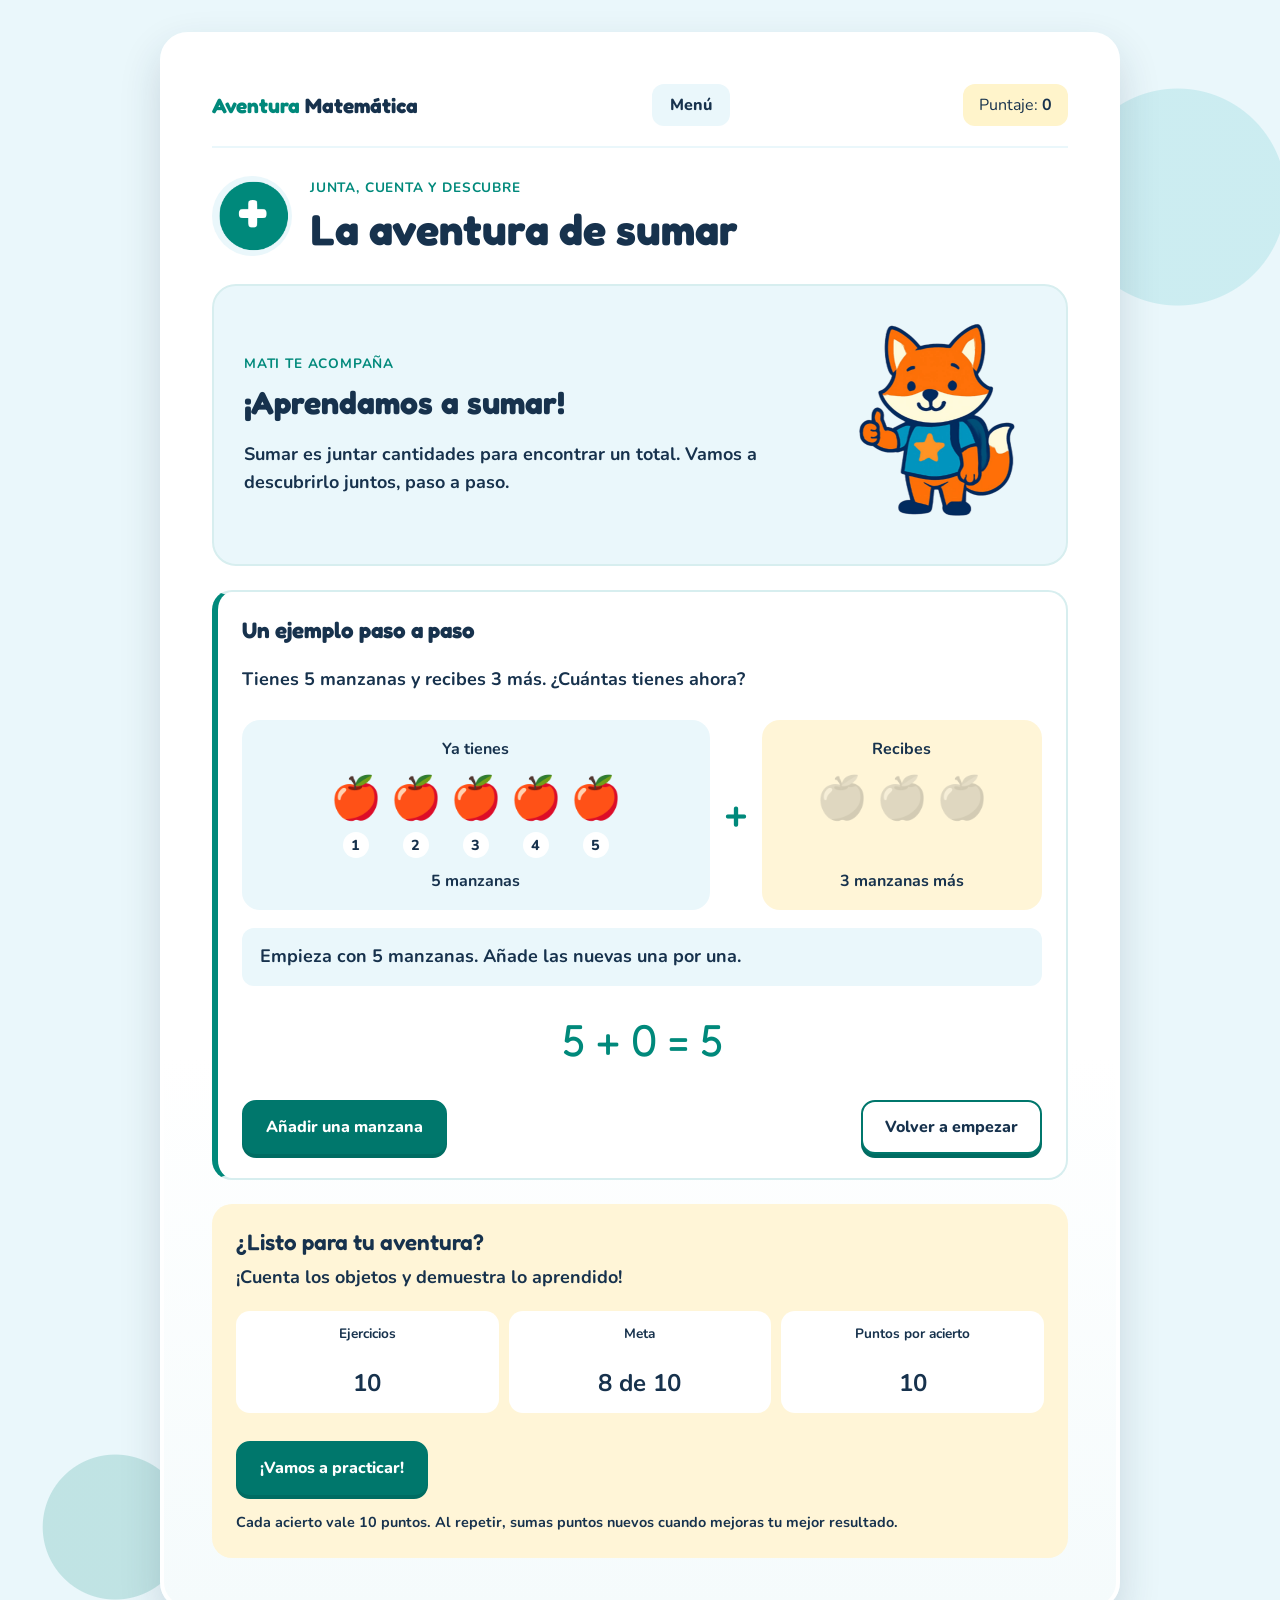
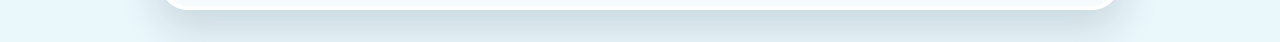
==== commit 7c4a1bbc: "style: condense activity instructions into mobile-friendly fact cards" ====
--- a/pages/addition.html
+++ b/pages/addition.html
@@ -57,15 +57,16 @@
             <noscript><p>Cuenta las 5 manzanas iniciales. Agrega 3 más: 6, 7 y 8. El total es 8: 5 + 3 = 8.</p></noscript>
           </article>
           <div class="addition-practice-card">
-            <div><h3>¿Listo para tu aventura?</h3><p>Resuelve 10 ejercicios. ¡Con 8 respuestas correctas alcanzas la meta!</p></div>
-            <button type="button" data-start>¡Vamos a practicar!</button>
+            <div><h3>¿Listo para tu aventura?</h3><p>¡Cuenta los objetos y demuestra lo aprendido!</p></div>
+            <dl class="activity-facts" aria-label="Datos de la actividad"><div><dt>Ejercicios</dt><dd>10</dd></div><div><dt>Meta</dt><dd>8 de 10</dd></div><div><dt>Puntos por acierto</dt><dd>10</dd></div></dl>
+          <button type="button" data-start>¡Vamos a practicar!</button>
             <p class="addition-points-note">Cada acierto vale 10 puntos. Al repetir, sumas puntos nuevos cuando mejoras tu mejor resultado.</p>
           </div>
         </section>
         <section data-practice aria-labelledby="question-title" hidden>
           <div class="arithmetic-status"><h2 id="question-title" data-counter></h2></div>
           <progress data-progress max="10" value="0" aria-label="Ejercicios respondidos"></progress>
-          <img class="arithmetic-mati" src="../assets/images/mati.png" alt="Mati acompaña el ejercicio" data-mati />
+
           <p data-question></p>
           <div class="quantity-visual" data-quantity-visual role="group" aria-label="Objetos del ejercicio"></div>
           <p class="arithmetic-expression" data-expression></p>
@@ -76,7 +77,13 @@
             <button type="submit" data-check>Comprobar</button>
           </form>
           <p id="answer-help">Escribe un número entero mayor o igual a cero.</p>
-          <p id="feedback" class="arithmetic-feedback" aria-live="polite" data-feedback></p>
+          <section class="arithmetic-mati-dialogue" aria-label="Mati te acompaña">
+            <img class="arithmetic-mati" src="../assets/images/mati-encouraging.png" alt="Mati te anima a resolver el ejercicio" data-mati />
+            <div class="arithmetic-speech-bubble">
+              <span class="arithmetic-speaker">Mati</span>
+              <p id="feedback" class="arithmetic-feedback" aria-live="polite" aria-atomic="true" data-feedback></p>
+            </div>
+          </section>
           <div class="arithmetic-actions">
             <button type="button" data-next hidden>Siguiente ejercicio</button>
             <button class="arithmetic-secondary" type="button" data-leave>Volver al menú</button>
--- a/css/styles.css
+++ b/css/styles.css
@@ -1,5 +1,6 @@
 :root {
   --turquoise: #00897b;
+  --action-turquoise: #00776c;
   --light-blue: #eaf7fb;
   --yellow: #ffd54f;
   --orange: #f28c28;
@@ -1082,7 +1083,7 @@
 
 .menu-exit-confirm {
   color: var(--white);
-  background: var(--turquoise);
+  background: var(--action-turquoise);
 }
 
 .menu-exit-cancel {
@@ -1367,6 +1368,24 @@
   font-size: 1.25rem;
 }
 
+.menu-progress-summary { margin: 8px 0 0; color: var(--dark-blue); font-weight: 800; text-align: center; }
+.menu-panel .activity-progress,
+.arithmetic-panel .activity-progress { display: block; margin-top: 10px; font: 700 .9rem "Nunito", sans-serif; color: #435a6e; }
+.menu-panel .activity-progress.is-completed,
+.arithmetic-panel .activity-progress.is-completed { color: #006b50; }
+
+a.future-card {
+  display: block;
+  opacity: 1;
+  text-decoration: none;
+  background: var(--white);
+  border: 3px solid rgb(0 137 123 / 24%);
+  transition: border-color 150ms ease, background-color 150ms ease;
+}
+
+a.future-card:hover { background: #f0fbf9; border-color: var(--turquoise); }
+a.future-card:focus-visible { outline: 3px solid var(--orange); outline-offset: 4px; }
+
 .future-card p {
   margin: 0;
   color: #4d6277;
@@ -1818,7 +1837,7 @@
 
 .identify-primary-button {
   color: var(--white);
-  background: var(--turquoise);
+  background: var(--action-turquoise);
   cursor: pointer;
 }
 
@@ -1879,6 +1898,20 @@
   display: none;
 }
 
+.menu-panel > dialog.menu-exit-modal,
+.identify-panel > dialog.identify-menu-modal {
+  width: 100%;
+  height: 100%;
+  max-width: none;
+  max-height: none;
+  margin: 0;
+  border: 0;
+  color: var(--dark-blue);
+}
+
+dialog.menu-exit-modal:not([open]),
+dialog.identify-menu-modal:not([open]) { display: none; }
+
 .identify-menu-dialog {
   width: min(100%, 360px);
   padding: 22px;
@@ -1938,7 +1971,7 @@
 
 .identify-menu-confirm {
   color: var(--white);
-  background: var(--turquoise);
+  background: var(--action-turquoise);
 }
 
 .identify-menu-cancel {
--- a/css/arithmetic.css
+++ b/css/arithmetic.css
@@ -8,8 +8,19 @@
 .arithmetic-example { padding: 20px; background: var(--light-blue); border-left: 5px solid var(--turquoise); border-radius: 12px; margin: 24px 0; }
 .arithmetic-example li + li { margin-top: 12px; }
 .arithmetic-expression { font-size: clamp(2rem, 8vw, 3.5rem) !important; font-weight: 800; text-align: center; }
-.arithmetic-mati { width: 130px; margin: 20px auto; }
-.arithmetic-panel button, .arithmetic-button { display: inline-block; font: 800 1rem "Nunito", sans-serif; padding: 14px 22px; border: 2px solid var(--turquoise); border-radius: 14px; background: var(--turquoise); color: white; cursor: pointer; text-decoration: none; }
+.arithmetic-mati { width: 220px; height: 260px; object-fit: contain; object-position: center bottom; margin: 0; }
+.arithmetic-mati-dialogue { display: grid; grid-template-columns: 220px minmax(0, 1fr); align-items: center; gap: 28px; margin: 24px 0; }
+.arithmetic-speech-bubble { position: relative; padding: 22px 26px; background: var(--light-blue); border: 2px solid #c5e5e7; border-radius: 24px; }
+.arithmetic-speech-bubble::before { content: ""; position: absolute; left: -13px; top: calc(50% - 12px); width: 24px; height: 24px; background: var(--light-blue); border-left: 2px solid #c5e5e7; border-bottom: 2px solid #c5e5e7; transform: rotate(45deg); }
+.arithmetic-speaker { font-family: "Fredoka", sans-serif; font-size: 1.4rem; color: var(--turquoise); }
+.arithmetic-speech-bubble .arithmetic-feedback { margin: 8px 0 0; padding: 0; min-height: 0; background: transparent; font-weight: 700; }
+.arithmetic-speech-bubble .arithmetic-feedback[data-correct="false"] { background: transparent; }
+@media (max-width: 600px) {
+  .arithmetic-mati-dialogue { grid-template-columns: 1fr; gap: 14px; }
+  .arithmetic-mati { justify-self: center; width: 190px; height: 220px; }
+  .arithmetic-speech-bubble::before { left: calc(50% - 12px); top: -13px; transform: rotate(135deg); }
+}
+.arithmetic-panel button, .arithmetic-button { display: inline-block; font: 800 1rem "Nunito", sans-serif; padding: 14px 22px; border: 2px solid var(--action-turquoise); border-radius: 14px; background: var(--action-turquoise); color: white; cursor: pointer; text-decoration: none; }
 .arithmetic-panel .arithmetic-secondary { background: white; color: var(--dark-blue); }
 .arithmetic-panel button:disabled { opacity: .55; cursor: default; }
 .arithmetic-panel :focus-visible { outline: 3px solid var(--orange); outline-offset: 4px; }
@@ -25,6 +36,24 @@
 .arithmetic-results dd { margin: 8px 0 0; font-size: 2rem; font-weight: 800; }
 .arithmetic-panel dialog { max-width: min(90vw, 460px); border: 0; border-radius: 20px; padding: 28px; color: var(--dark-blue); }
 .arithmetic-panel dialog::backdrop { background: rgb(23 50 77 / 60%); }
+.assessment-breakdown { display: grid; grid-template-columns: repeat(auto-fit, minmax(180px, 1fr)); gap: 14px; }
+.assessment-breakdown div { padding: 18px; border-radius: 14px; background: var(--light-blue); }
+.assessment-breakdown dt { font-weight: 800; }
+.assessment-breakdown dd { margin: 8px 0 0; }
+.assessment-review { white-space: pre-line; }
+.activity-facts { display: grid; grid-template-columns: repeat(3, minmax(0, 1fr)); gap: 10px; width: 100%; margin: 4px 0 12px; }
+.activity-facts div { padding: 14px 8px; border-radius: 14px; background: white; text-align: center; }
+.activity-facts dt { min-height: 2.5em; font-size: .85rem; font-weight: 700; line-height: 1.25; }
+.activity-facts dd { margin: 8px 0 0; color: var(--dark-blue); font: 700 clamp(1rem, 4vw, 1.5rem) "Nunito", sans-serif; }
+.memory-board { display: grid; grid-template-columns: repeat(4, 1fr); gap: 12px; }
+.arithmetic-panel .memory-card { min-height: 100px; font-size: clamp(1.2rem, 4vw, 1.8rem); background: var(--light-blue); color: var(--dark-blue); }
+.arithmetic-panel .memory-card.is-revealed { background: #fff5d7; }
+.arithmetic-panel .memory-card.is-matched { background: #d9f3e8; opacity: 1; border-color: #00897b; }
+.addition-page .arithmetic-panel .memory-card:hover:not(:disabled) { background: #fff5d7; color: var(--dark-blue); }
+.addition-practice-card + .addition-practice-card { margin-top: 20px; }
+@media (max-width: 480px) { .memory-board { grid-template-columns: repeat(3, 1fr); gap: 8px; } .arithmetic-panel .memory-card { padding: 10px 4px; min-height: 80px; } }
+.arithmetic-panel details { margin: 24px 0; }
+.arithmetic-panel summary { cursor: pointer; font-weight: 800; padding: 12px 0; }
 .quantity-visual { margin: 20px 0; }
 .arithmetic-panel .quantity-hint { font-size: .95rem; font-weight: 700; }
 .quantity-groups { display: grid; grid-template-columns: repeat(auto-fit, minmax(min(100%, 200px), 1fr)); gap: 14px; }
@@ -75,6 +104,9 @@
 .addition-page .addition-heading h1 { margin: 4px 0 0; font-size: clamp(1.8rem, 5vw, 2.7rem); }
 .addition-page .addition-eyebrow { margin: 0; color: var(--turquoise); font-size: .85rem; font-weight: 800; letter-spacing: .06em; text-transform: uppercase; }
 .addition-icon { flex: 0 0 80px; width: 80px; height: 80px; border-radius: 50%; background: url("../assets/images/operation-icons.png") -401px -81px / 1000px 375px no-repeat; }
+.subtraction-page .addition-icon { background-position: -530px -81px; }
+.multiplication-page .addition-icon { background-position: -401px -202px; }
+.division-page .addition-icon { background-position: -530px -202px; }
 .addition-welcome { display: grid; grid-template-columns: 1fr 200px; align-items: center; gap: 24px; padding: 24px 30px; background: var(--light-blue); border-radius: 24px; border: 2px solid #d7eeef; }
 .addition-welcome h2 { margin: 8px 0 12px; font-size: clamp(1.5rem, 4vw, 2rem); }
 .addition-welcome-copy p:last-child { margin-bottom: 0; }
@@ -106,4 +138,7 @@
   .addition-icon { flex-basis: 64px; width: 64px; height: 64px; background-size: 800px 300px; background-position: -321px -65px; }
   .addition-practice-card button { width: 100%; }
   .addition-brand { flex-basis: 100%; }
+  .subtraction-page .addition-icon { background-position: -424px -65px; }
+  .multiplication-page .addition-icon { background-position: -321px -162px; }
+  .division-page .addition-icon { background-position: -424px -162px; }
 }
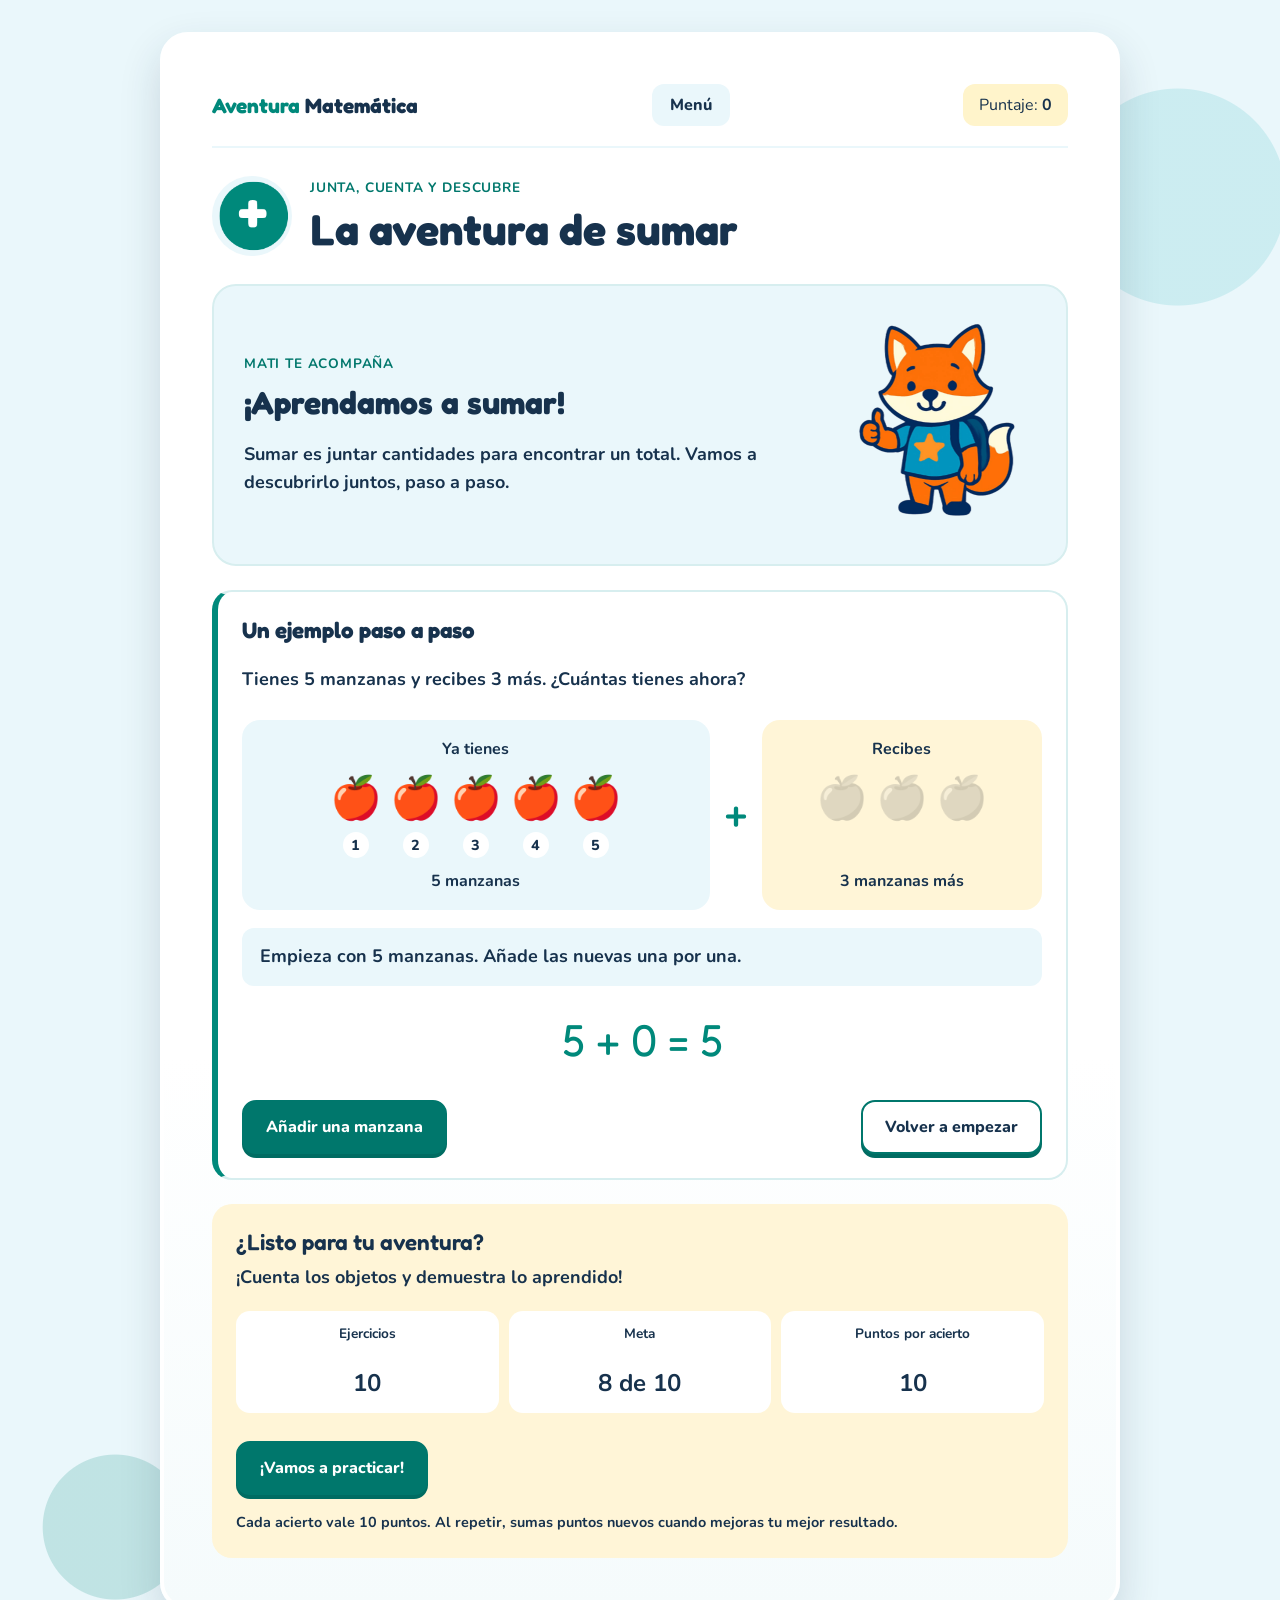
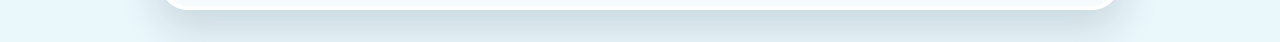
==== commit 2eb1cef7: "feat: integrate audio, performance summary and reward icons into the pages Sound controls and listen" ====
--- a/pages/addition.html
+++ b/pages/addition.html
@@ -7,11 +7,14 @@
     <link rel="preconnect" href="https://fonts.googleapis.com" />
     <link rel="preconnect" href="https://fonts.gstatic.com" crossorigin />
     <link href="https://fonts.googleapis.com/css2?family=Fredoka:wght@600;700&family=Nunito:wght@400;700;800&display=swap" rel="stylesheet" />
+    <link rel="icon" href="data:," />
     <link rel="stylesheet" href="../css/styles.css" />
     <link rel="stylesheet" href="../css/arithmetic.css" />
     <script src="../js/navigation.js" defer></script>
+    <script src="../js/audio.js" defer></script>
     <script src="../js/addition.js" defer></script>
     <script src="../js/arithmetic-visuals.js" defer></script>
+    <script src="../js/recommendations.js" defer></script>
     <script src="../js/arithmetic.js" defer></script>
     <script src="../js/addition-example.js" defer></script>
   </head>
@@ -31,7 +34,7 @@
         </header>
         <section data-lesson aria-labelledby="lesson-title">
           <div class="addition-welcome">
-            <div class="addition-welcome-copy">
+            <div class="addition-welcome-copy" data-speak data-speak-mode="append">
               <p class="addition-eyebrow">Mati te acompaña</p>
               <h2 id="lesson-title" tabindex="-1" data-lesson-title>¡Aprendamos a sumar!</h2>
               <p>Sumar es juntar cantidades para encontrar un total. Vamos a descubrirlo juntos, paso a paso.</p>
@@ -67,7 +70,7 @@
           <div class="arithmetic-status"><h2 id="question-title" data-counter></h2></div>
           <progress data-progress max="10" value="0" aria-label="Ejercicios respondidos"></progress>
 
-          <p data-question></p>
+          <p data-question data-speak></p>
           <div class="quantity-visual" data-quantity-visual role="group" aria-label="Objetos del ejercicio"></div>
           <p class="arithmetic-expression" data-expression></p>
           <form class="arithmetic-answer" data-answer-form>
@@ -81,7 +84,7 @@
             <img class="arithmetic-mati" src="../assets/images/mati-encouraging.png" alt="Mati te anima a resolver el ejercicio" data-mati />
             <div class="arithmetic-speech-bubble">
               <span class="arithmetic-speaker">Mati</span>
-              <p id="feedback" class="arithmetic-feedback" aria-live="polite" aria-atomic="true" data-feedback></p>
+              <p id="feedback" class="arithmetic-feedback" aria-live="polite" aria-atomic="true" data-feedback data-speak></p>
             </div>
           </section>
           <div class="arithmetic-actions">
@@ -91,13 +94,13 @@
         </section>
         <section data-results aria-labelledby="result-title" hidden>
           <h2 id="result-title" tabindex="-1" data-result-title>Resultados</h2>
-          <p data-result-message></p>
+          <div class="arithmetic-mati-dialogue"><img class="arithmetic-mati" src="../assets/images/mati-encouraging.png" alt="Mati te acompaña al revisar los resultados" data-result-mati /><div class="arithmetic-speech-bubble"><span class="arithmetic-speaker">Mati</span><p class="arithmetic-feedback" data-result-message data-speak></p></div></div>
           <dl class="arithmetic-results">
-            <div><dt>Correctas</dt><dd data-correct>0</dd></div>
-            <div><dt>Incorrectas</dt><dd data-incorrect>0</dd></div>
+            <div><dt>Correctas</dt><dd data-result-correct>0</dd></div>
+            <div><dt>Incorrectas</dt><dd data-result-incorrect>0</dd></div>
             <div><dt>Porcentaje</dt><dd data-percent>0 %</dd></div>
           </dl>
-          <p data-points-earned></p>
+          <p data-points-earned></p><section class="review-topics" data-review-topics aria-labelledby="review-topics-title" hidden><h3 id="review-topics-title">¿Qué repasamos?</h3><p>Empieza por la operación que más necesita práctica.</p><div class="review-links" data-review-links></div></section>
           <div class="arithmetic-actions">
             <button type="button" data-retry>Practicar de nuevo</button>
             <button type="button" class="arithmetic-secondary" data-review>Repasar explicación</button>
--- a/css/styles.css
+++ b/css/styles.css
@@ -894,7 +894,7 @@
 
 .menu-brand {
   margin: 0;
-  color: var(--turquoise);
+  color: var(--action-turquoise);
   font-family: "Fredoka", "Trebuchet MS", Arial, sans-serif;
   font-size: clamp(1.05rem, 2.5vw, 1.35rem);
   font-weight: 700;
@@ -1283,7 +1283,7 @@
 .challenge-label {
   width: max-content;
   padding: 7px 14px;
-  color: var(--white);
+  color: var(--dark-blue);
   font-family: "Fredoka", "Trebuchet MS", Arial, sans-serif;
   font-size: 1rem;
   font-weight: 700;
@@ -1638,7 +1638,7 @@
 .identify-brand,
 .identify-label {
   margin: 0;
-  color: var(--turquoise);
+  color: var(--action-turquoise);
   font-family: "Fredoka", "Trebuchet MS", Arial, sans-serif;
   font-weight: 700;
 }
@@ -1651,7 +1651,7 @@
   justify-self: center;
   width: max-content;
   padding: 7px 15px;
-  color: var(--white);
+  color: var(--dark-blue);
   font-size: 1rem;
   background: var(--orange);
   border-radius: 999px;
@@ -1780,7 +1780,7 @@
 
 .identify-add span,
 .identify-option.identify-add {
-  background: var(--turquoise);
+  background: var(--action-turquoise);
 }
 
 .identify-subtract span,
@@ -2421,3 +2421,159 @@
     transform: none !important;
   }
 }
+
+/* Audio: botón de sonido y lectura en voz alta */
+.sound-toggle,
+.sound-listen {
+  display: inline-flex;
+  align-items: center;
+  justify-content: center;
+  gap: 8px;
+  min-height: 44px;
+  padding: 8px 16px;
+  color: var(--dark-blue);
+  font: 800 1rem "Nunito", "Trebuchet MS", Arial, sans-serif;
+  background: var(--white);
+  border: 2px solid var(--action-turquoise);
+  border-radius: 14px;
+  box-shadow: none;
+  cursor: pointer;
+}
+
+.sound-listen {
+  min-height: 40px;
+  margin-top: 10px;
+  padding: 6px 14px;
+  font-size: 0.95rem;
+}
+
+.sound-toggle[aria-pressed="false"] {
+  background: #eef2f5;
+  border-style: dashed;
+}
+
+.sound-toggle:hover,
+.sound-listen:hover {
+  background: var(--light-blue);
+}
+
+.sound-toggle:focus-visible,
+.sound-listen:focus-visible {
+  outline: 3px solid var(--orange);
+  outline-offset: 3px;
+}
+
+.sound-controls {
+  display: inline-flex;
+  flex-wrap: wrap;
+  align-items: center;
+  gap: 8px;
+}
+
+.sound-controls-floating {
+  position: fixed;
+  top: 12px;
+  right: 12px;
+  z-index: 10;
+}
+
+.sound-music {
+  min-width: 44px;
+  padding: 8px 10px;
+}
+
+.sound-toggle:disabled {
+  opacity: 0.5;
+  cursor: default;
+}
+
+.sound-listen[hidden],
+html[data-sound="off"] .sound-listen {
+  display: none;
+}
+
+/* Los botones de las prácticas heredan estilos de acción; el audio usa siempre el estilo secundario. */
+.arithmetic-panel .sound-toggle,
+.arithmetic-panel .sound-listen {
+  display: inline-flex;
+  padding: 8px 16px;
+  color: var(--dark-blue);
+  font: 800 1rem "Nunito", "Trebuchet MS", Arial, sans-serif;
+  background: var(--white);
+  border: 2px solid var(--action-turquoise);
+  border-radius: 14px;
+  box-shadow: none;
+}
+
+.arithmetic-panel .sound-listen {
+  padding: 6px 14px;
+  font-size: 0.95rem;
+}
+
+.arithmetic-panel .sound-toggle[aria-pressed="false"] {
+  background: #eef2f5;
+  border-style: dashed;
+}
+
+.arithmetic-panel .sound-toggle:hover:not(:disabled),
+.arithmetic-panel .sound-listen:hover:not(:disabled) {
+  color: var(--dark-blue);
+  background: var(--light-blue);
+}
+
+/* El botón de sonido comparte la barra superior sin desplazar los controles originales. */
+@media (min-width: 701px) {
+  .menu-top-actions {
+    flex-direction: column;
+    align-items: flex-end;
+  }
+}
+
+@media (min-width: 761px) {
+  .identify-topbar .identify-brand {
+    margin-right: auto;
+  }
+}
+
+.sound-icon {
+  display: inline-flex;
+}
+
+.sound-icon svg {
+  width: 20px;
+  height: 20px;
+}
+
+/* En tablets el título no debe rozar los botones de la esquina superior derecha. */
+@media (min-width: 701px) and (max-width: 1100px) {
+  .menu-instruction {
+    max-width: calc(100% - 300px);
+    margin-inline: auto;
+  }
+}
+
+/* Los controles de música usan solo el ícono, incluso dentro de las páginas de práctica. */
+.arithmetic-panel .sound-music {
+  min-width: 44px;
+  padding: 8px 10px;
+}
+
+/* Mati "habla": se mueve suavemente y la oración que se lee se resalta. */
+.is-talking {
+  animation: mati-talk 0.5s ease-in-out infinite alternate;
+  transform-origin: 50% 100%;
+}
+
+@keyframes mati-talk {
+  from { transform: translateY(0) rotate(-1deg); }
+  to { transform: translateY(-6px) rotate(1deg) scale(1.02); }
+}
+
+@media (prefers-reduced-motion: reduce) {
+  .is-talking { animation: none; }
+}
+
+::highlight(mati-speaking) {
+  color: var(--dark-blue);
+  background-color: #ffe08a;
+}
--- a/css/arithmetic.css
+++ b/css/arithmetic.css
@@ -12,7 +12,7 @@
 .arithmetic-mati-dialogue { display: grid; grid-template-columns: 220px minmax(0, 1fr); align-items: center; gap: 28px; margin: 24px 0; }
 .arithmetic-speech-bubble { position: relative; padding: 22px 26px; background: var(--light-blue); border: 2px solid #c5e5e7; border-radius: 24px; }
 .arithmetic-speech-bubble::before { content: ""; position: absolute; left: -13px; top: calc(50% - 12px); width: 24px; height: 24px; background: var(--light-blue); border-left: 2px solid #c5e5e7; border-bottom: 2px solid #c5e5e7; transform: rotate(45deg); }
-.arithmetic-speaker { font-family: "Fredoka", sans-serif; font-size: 1.4rem; color: var(--turquoise); }
+.arithmetic-speaker { font-family: "Fredoka", sans-serif; font-size: 1.4rem; color: var(--action-turquoise); }
 .arithmetic-speech-bubble .arithmetic-feedback { margin: 8px 0 0; padding: 0; min-height: 0; background: transparent; font-weight: 700; }
 .arithmetic-speech-bubble .arithmetic-feedback[data-correct="false"] { background: transparent; }
 @media (max-width: 600px) {
@@ -45,6 +45,17 @@
 .activity-facts div { padding: 14px 8px; border-radius: 14px; background: white; text-align: center; }
 .activity-facts dt { min-height: 2.5em; font-size: .85rem; font-weight: 700; line-height: 1.25; }
 .activity-facts dd { margin: 8px 0 0; color: var(--dark-blue); font: 700 clamp(1rem, 4vw, 1.5rem) "Nunito", sans-serif; }
+.review-topics { padding: 24px; margin: 24px 0; border-radius: 20px; background: #fff5d7; }
+.review-topics[hidden] { display: none; }
+.review-topics h3 { margin-top: 0; font-family: "Fredoka", sans-serif; }
+.review-links { display: flex; flex-wrap: wrap; gap: 12px; }
+.review-topics .arithmetic-secondary { background: white; color: var(--dark-blue); }
+@media (max-width: 360px) {
+  .activity-facts { grid-template-columns: 1fr; }
+  .activity-facts div { display: flex; justify-content: space-between; align-items: center; gap: 12px; }
+  .activity-facts dt { min-height: 0; }
+  .activity-facts dd { margin: 0; }
+}
 .memory-board { display: grid; grid-template-columns: repeat(4, 1fr); gap: 12px; }
 .arithmetic-panel .memory-card { min-height: 100px; font-size: clamp(1.2rem, 4vw, 1.8rem); background: var(--light-blue); color: var(--dark-blue); }
 .arithmetic-panel .memory-card.is-revealed { background: #fff5d7; }
@@ -102,7 +113,7 @@
 .addition-score { background: #fff4cb; padding: 10px 16px; border-radius: 12px; }
 .addition-heading { display: flex; align-items: center; gap: 18px; margin: 28px 0; }
 .addition-page .addition-heading h1 { margin: 4px 0 0; font-size: clamp(1.8rem, 5vw, 2.7rem); }
-.addition-page .addition-eyebrow { margin: 0; color: var(--turquoise); font-size: .85rem; font-weight: 800; letter-spacing: .06em; text-transform: uppercase; }
+.addition-page .addition-eyebrow { margin: 0; color: var(--action-turquoise); font-size: .85rem; font-weight: 800; letter-spacing: .06em; text-transform: uppercase; }
 .addition-icon { flex: 0 0 80px; width: 80px; height: 80px; border-radius: 50%; background: url("../assets/images/operation-icons.png") -401px -81px / 1000px 375px no-repeat; }
 .subtraction-page .addition-icon { background-position: -530px -81px; }
 .multiplication-page .addition-icon { background-position: -401px -202px; }
@@ -142,3 +153,20 @@
   .multiplication-page .addition-icon { background-position: -321px -162px; }
   .division-page .addition-icon { background-position: -424px -162px; }
 }
+
+/* Tu desempeño: operación dominada y operación pendiente de refuerzo (OA4) */
+.performance-summary { margin: 24px 0; }
+.performance-summary h3 { margin: 0 0 12px; font-family: "Fredoka", sans-serif; }
+.performance-cards { display: grid; grid-template-columns: repeat(auto-fit, minmax(240px, 1fr)); gap: 14px; }
+.performance-card { padding: 18px; border: 2px solid transparent; border-radius: 18px; }
+.performance-card h4 { margin: 0 0 8px; font: 700 1.2rem "Fredoka", sans-serif; }
+.arithmetic-panel .performance-card p { margin: 0; }
+.performance-mastered { background: #e3f6ec; border-color: #9bd8bc; }
+.performance-reinforce { background: #fff5d7; border-color: #f3dfa0; }
+.performance-reinforce .review-links { margin-top: 12px; }
+
+/* La evaluación final y el número escondido usan los elementos de recompensa del proyecto. */
+.final-page .addition-icon,
+.missing-page .addition-icon { background: #fff4cb url("../assets/images/reward-icons.png") no-repeat; }
+.final-page .addition-icon { background-size: 395% auto; background-position: 81.8% 56.4%; }
+.missing-page .addition-icon { background-size: 471% auto; background-position: 49.2% 44.1%; }
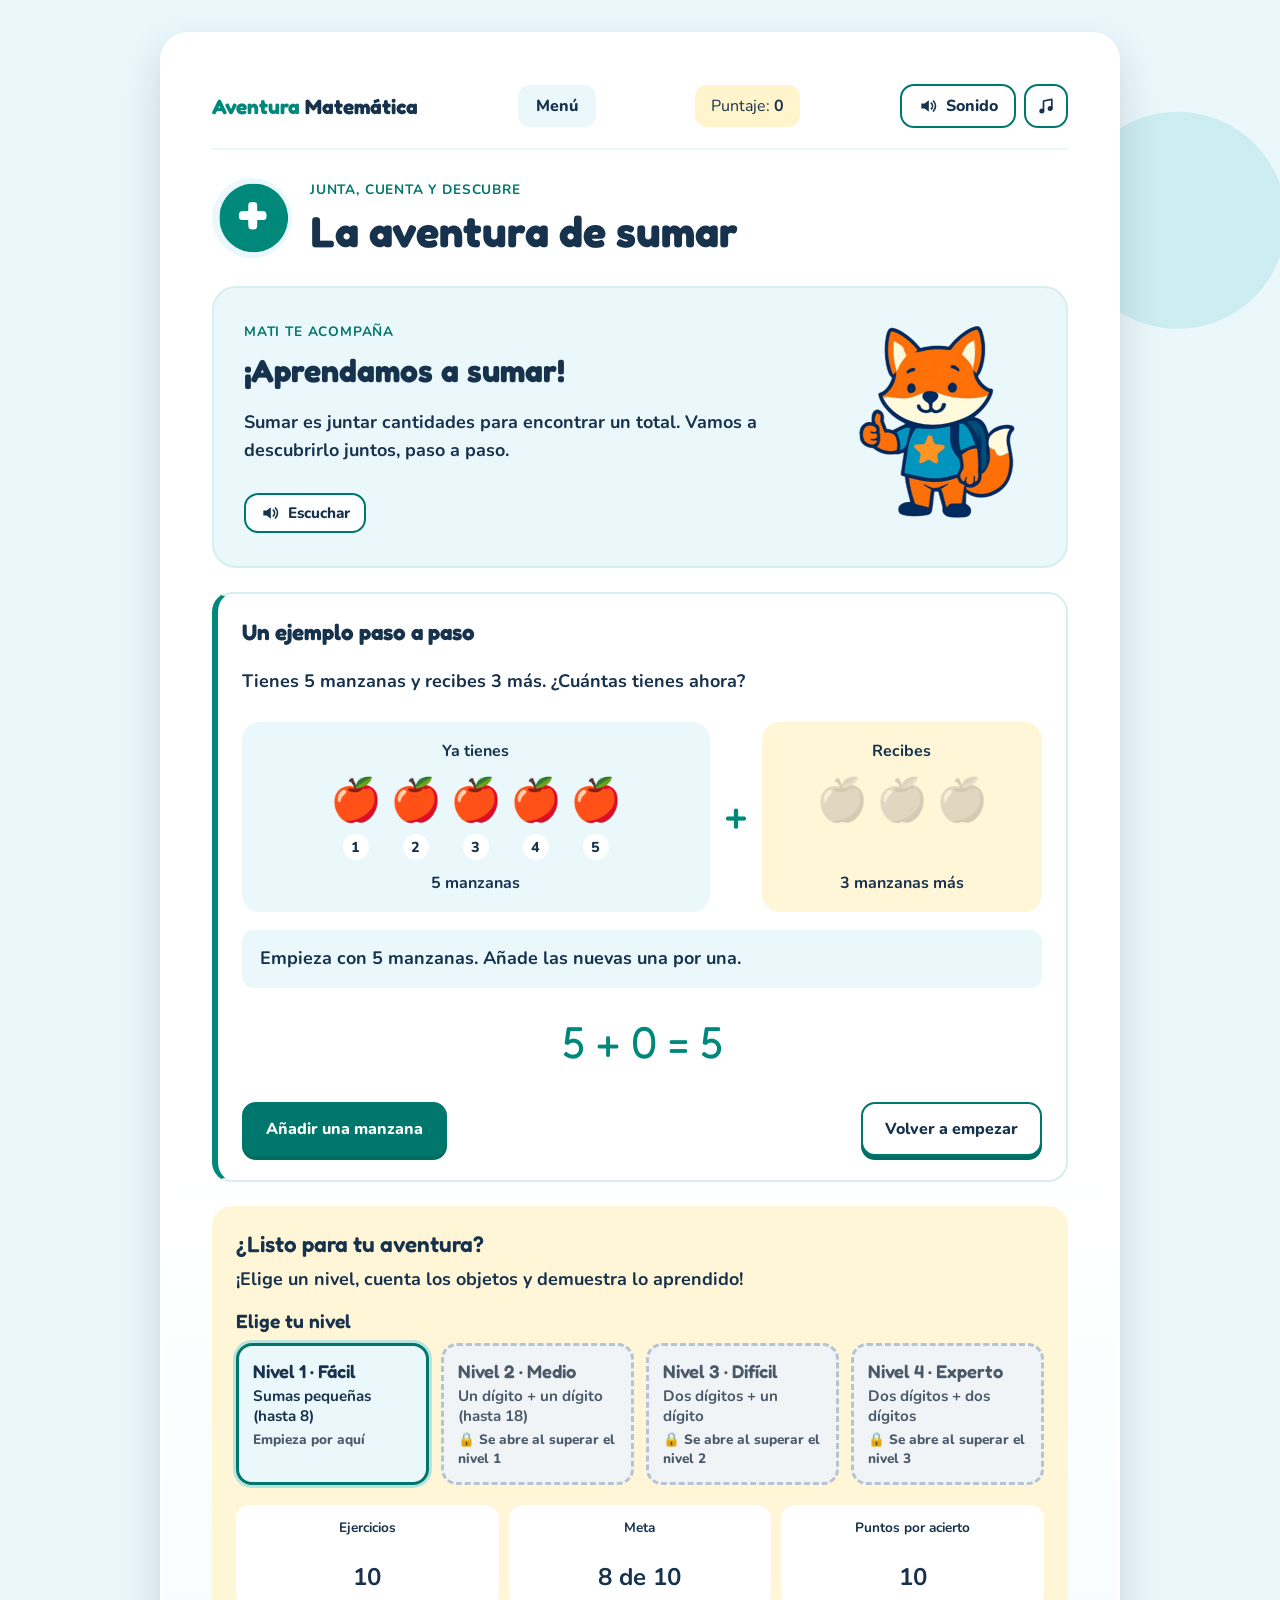
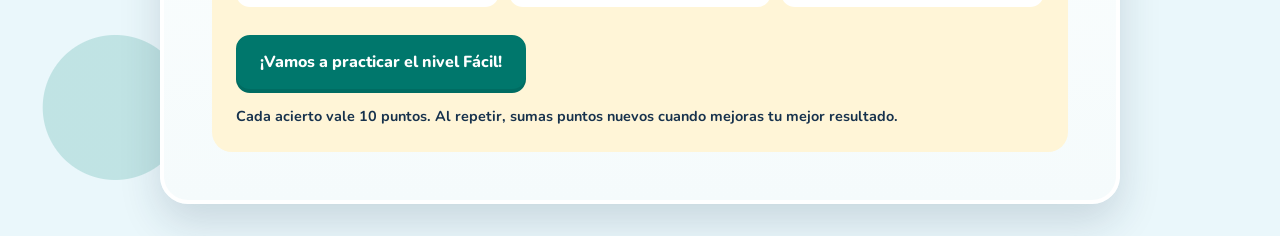
==== commit a6d3b16c: "feat: practice each operation in four levels that unlock in order Observation from the teacher: modu" ====
--- a/pages/addition.html
+++ b/pages/addition.html
@@ -60,7 +60,8 @@
             <noscript><p>Cuenta las 5 manzanas iniciales. Agrega 3 más: 6, 7 y 8. El total es 8: 5 + 3 = 8.</p></noscript>
           </article>
           <div class="addition-practice-card">
-            <div><h3>¿Listo para tu aventura?</h3><p>¡Cuenta los objetos y demuestra lo aprendido!</p></div>
+            <div><h3>¿Listo para tu aventura?</h3><p>¡Elige un nivel, cuenta los objetos y demuestra lo aprendido!</p></div>
+            <fieldset class="level-picker"><legend>Elige tu nivel</legend><div class="level-options"><label class="level-option"><input type="radio" name="level" value="1" data-level="1" /><span class="level-option-body"><strong data-level-name="1"></strong><span data-level-description="1"></span><em data-level-status="1"></em></span></label><label class="level-option"><input type="radio" name="level" value="2" data-level="2" /><span class="level-option-body"><strong data-level-name="2"></strong><span data-level-description="2"></span><em data-level-status="2"></em></span></label><label class="level-option"><input type="radio" name="level" value="3" data-level="3" /><span class="level-option-body"><strong data-level-name="3"></strong><span data-level-description="3"></span><em data-level-status="3"></em></span></label><label class="level-option"><input type="radio" name="level" value="4" data-level="4" /><span class="level-option-body"><strong data-level-name="4"></strong><span data-level-description="4"></span><em data-level-status="4"></em></span></label></div></fieldset>
             <dl class="activity-facts" aria-label="Datos de la actividad"><div><dt>Ejercicios</dt><dd>10</dd></div><div><dt>Meta</dt><dd>8 de 10</dd></div><div><dt>Puntos por acierto</dt><dd>10</dd></div></dl>
           <button type="button" data-start>¡Vamos a practicar!</button>
             <p class="addition-points-note">Cada acierto vale 10 puntos. Al repetir, sumas puntos nuevos cuando mejoras tu mejor resultado.</p>
@@ -94,6 +95,7 @@
         </section>
         <section data-results aria-labelledby="result-title" hidden>
           <h2 id="result-title" tabindex="-1" data-result-title>Resultados</h2>
+          <p class="result-level" data-result-level></p>
           <div class="arithmetic-mati-dialogue"><img class="arithmetic-mati" src="../assets/images/mati-encouraging.png" alt="Mati te acompaña al revisar los resultados" data-result-mati /><div class="arithmetic-speech-bubble"><span class="arithmetic-speaker">Mati</span><p class="arithmetic-feedback" data-result-message data-speak></p></div></div>
           <dl class="arithmetic-results">
             <div><dt>Correctas</dt><dd data-result-correct>0</dd></div>
@@ -102,7 +104,8 @@
           </dl>
           <p data-points-earned></p><section class="review-topics" data-review-topics aria-labelledby="review-topics-title" hidden><h3 id="review-topics-title">¿Qué repasamos?</h3><p>Empieza por la operación que más necesita práctica.</p><div class="review-links" data-review-links></div></section>
           <div class="arithmetic-actions">
-            <button type="button" data-retry>Practicar de nuevo</button>
+            <button type="button" data-next-level hidden>Pasar al siguiente nivel</button>
+            <button type="button" data-retry>Repetir este nivel</button>
             <button type="button" class="arithmetic-secondary" data-review>Repasar explicación</button>
             <a href="menu.html">Volver al menú</a>
           </div>
--- a/css/arithmetic.css
+++ b/css/arithmetic.css
@@ -170,3 +170,22 @@
 .missing-page .addition-icon { background: #fff4cb url("../assets/images/reward-icons.png") no-repeat; }
 .final-page .addition-icon { background-size: 395% auto; background-position: 81.8% 56.4%; }
 .missing-page .addition-icon { background-size: 471% auto; background-position: 49.2% 44.1%; }
+
+/* Niveles de práctica: fácil, medio y difícil */
+.level-picker { flex-basis: 100%; min-width: 0; margin: 0; padding: 0; border: 0; }
+.level-picker legend { padding: 0; margin-bottom: 10px; font: 600 1.2rem "Fredoka", sans-serif; }
+.level-options { display: grid; grid-template-columns: repeat(auto-fit, minmax(190px, 1fr)); gap: 12px; }
+.level-option { position: relative; display: block; cursor: pointer; }
+.level-option input { position: absolute; inset: 0; width: 100%; height: 100%; margin: 0; opacity: 0; cursor: pointer; }
+.level-option-body { display: grid; align-content: start; gap: 4px; box-sizing: border-box; height: 100%; padding: 14px; border: 3px solid transparent; border-radius: 16px; background: white; }
+.level-option-body strong { font: 600 1.15rem "Fredoka", sans-serif; }
+.level-option-body span { font-size: .95rem; font-weight: 700; }
+.level-option-body em { font-size: .85rem; font-style: normal; font-weight: 800; color: #4a5a6a; }
+.level-option input:checked + .level-option-body { border-color: var(--action-turquoise); background: var(--light-blue); box-shadow: 0 0 0 3px #b8e4df; }
+.level-option input:disabled { cursor: not-allowed; }
+.level-option input:disabled + .level-option-body { background: #f1f4f6; color: #4a5a6a; border-style: dashed; border-color: #b7c4cf; }
+.level-option input[data-passed="true"] + .level-option-body em { color: #00695c; }
+.level-option input[data-passed="true"] + .level-option-body strong::after { content: " ✓"; content: " ✓" / ""; color: #00695c; }
+.level-option input:focus-visible + .level-option-body { outline: 3px solid var(--orange); outline-offset: 4px; }
+.arithmetic-panel .result-level { margin: 0 0 12px; font-weight: 800; color: var(--action-turquoise); }
+@media (max-width: 600px) { .level-options { grid-template-columns: 1fr; } }
